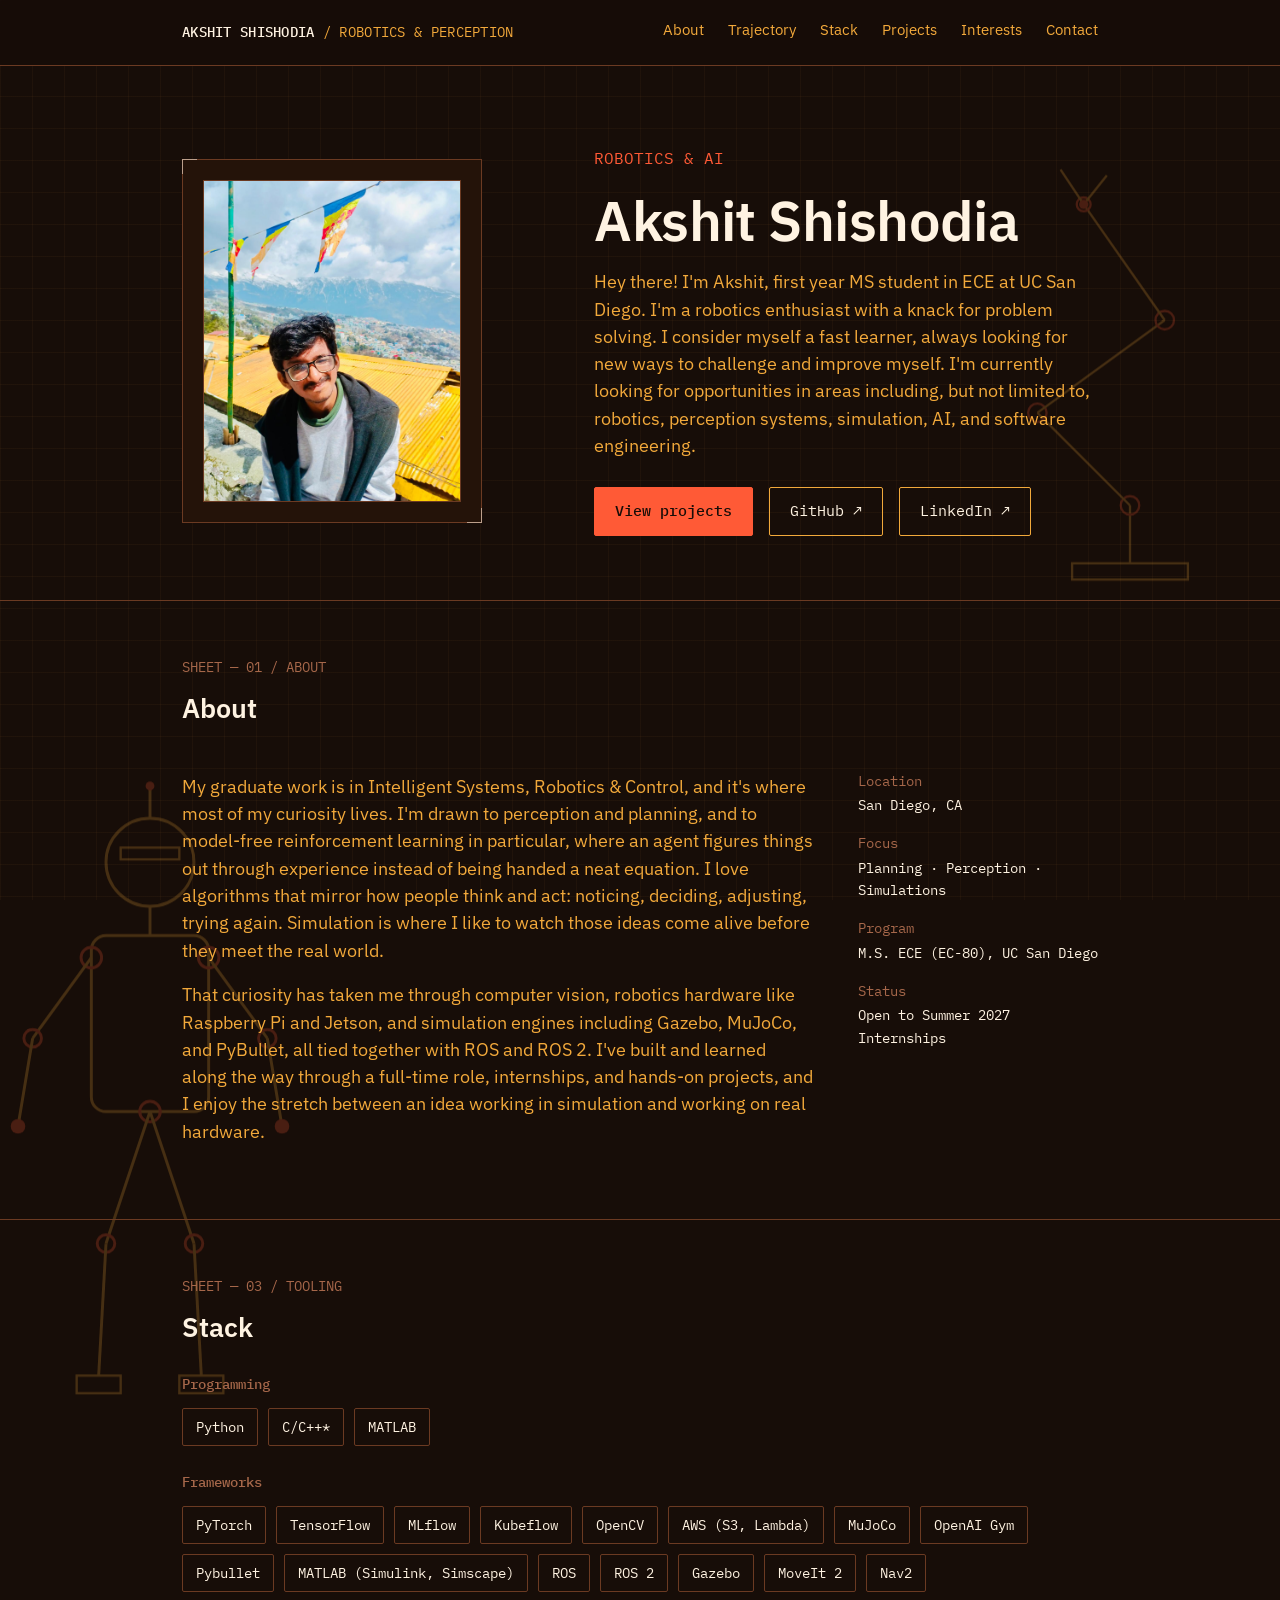
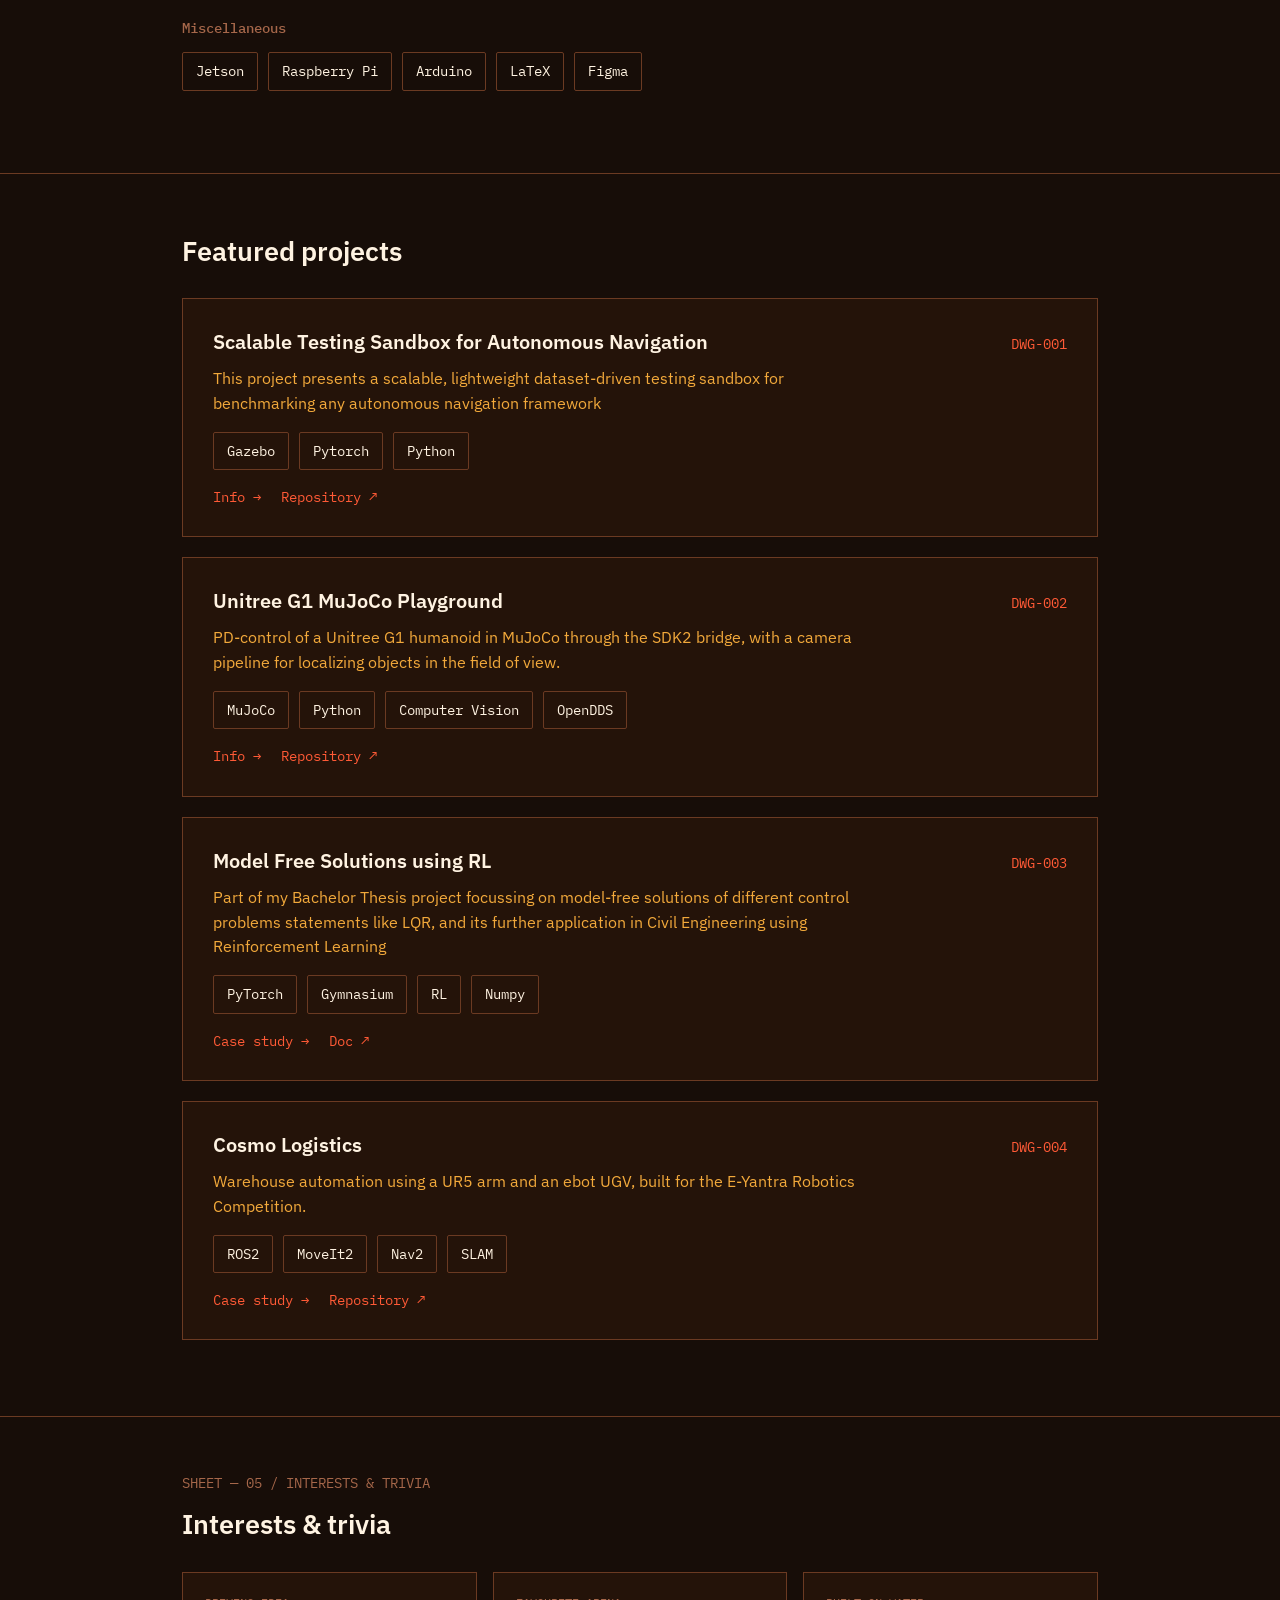
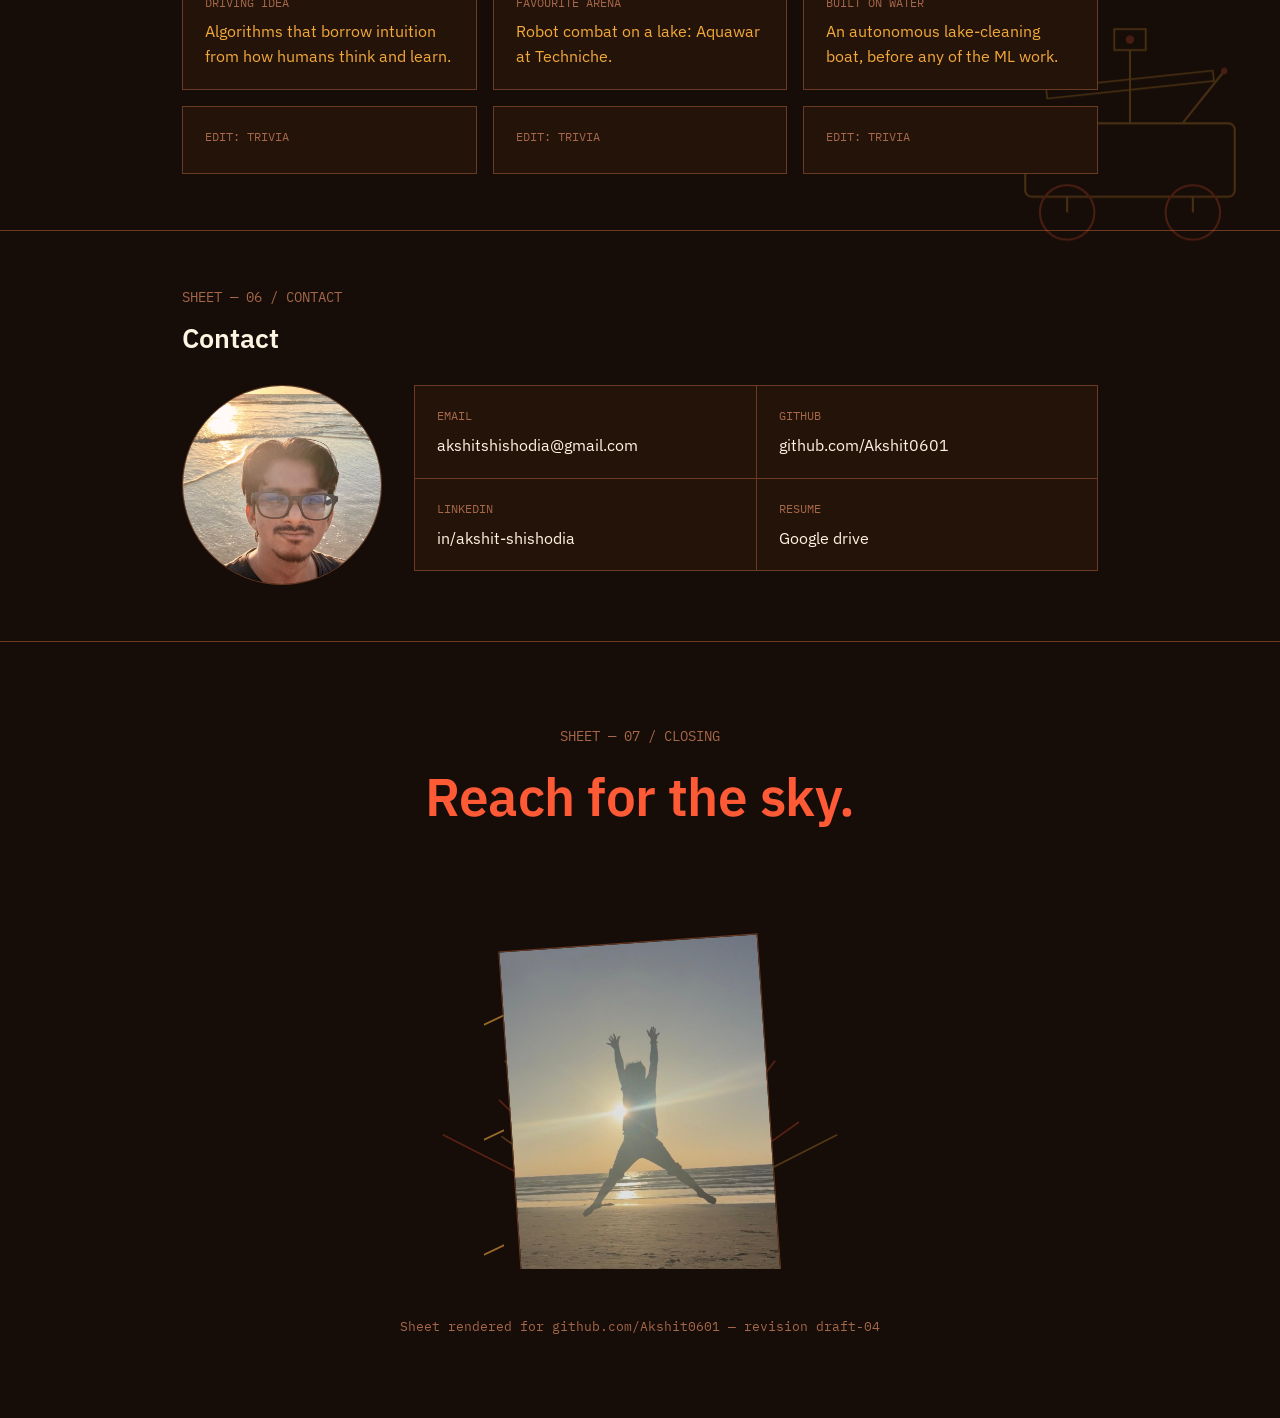
==== index.html @ d64b3097 "all proj added" ====
<!DOCTYPE html>
<html lang="en">
<head>
<meta charset="UTF-8">
<meta name="viewport" content="width=device-width, initial-scale=1">
<title>Akshit Shishodia — Robotics &amp; Perception</title>
<link rel="preconnect" href="https://fonts.googleapis.com">
<link rel="preconnect" href="https://fonts.gstatic.com" crossorigin>
<link href="https://fonts.googleapis.com/css2?family=IBM+Plex+Sans:wght@400;500;600;700&family=IBM+Plex+Mono:wght@400;500&display=swap" rel="stylesheet">
<link rel="stylesheet" href="styles.css">
<script>document.documentElement.classList.add('js');</script>
</head>
<body>

<header class="nav">
  <div class="nav-inner">
    <div class="nav-mark"><b>AKSHIT SHISHODIA</b> / ROBOTICS &amp; PERCEPTION</div>
    <nav class="nav-links">
      <a href="#about">About</a>
      <a href="#trajectory">Trajectory</a>
      <a href="#stack">Stack</a>
      <a href="#projects">Projects</a>
      <a href="#interests">Interests</a>
      <a href="#contact">Contact</a>
    </nav>
  </div>
</header>

<main>

  <!-- HERO -->
  <section class="hero" id="top" style="border-top:none;">
    <div class="bg-graphic right" aria-hidden="true">
      <svg viewBox="0 0 380 480" fill="none">
        <rect x="140" y="430" width="100" height="14" stroke="var(--ink-line)" stroke-width="2"/>
        <line x1="190" y1="430" x2="190" y2="380" stroke="var(--ink-line)" stroke-width="2"/>
        <circle cx="190" cy="380" r="8" stroke="var(--amber)" stroke-width="2"/>
        <line x1="190" y1="380" x2="110" y2="300" stroke="var(--ink-line)" stroke-width="2"/>
        <circle cx="110" cy="300" r="8" stroke="var(--amber)" stroke-width="2"/>
        <line x1="110" y1="300" x2="220" y2="220" stroke="var(--ink-line)" stroke-width="2"/>
        <circle cx="220" cy="220" r="8" stroke="var(--amber)" stroke-width="2"/>
        <line x1="220" y1="220" x2="150" y2="120" stroke="var(--ink-line)" stroke-width="2"/>
        <circle cx="150" cy="120" r="6" stroke="var(--amber)" stroke-width="2"/>
        <line x1="150" y1="120" x2="130" y2="90" stroke="var(--ink-line)" stroke-width="2"/>
        <line x1="150" y1="120" x2="170" y2="95" stroke="var(--ink-line)" stroke-width="2"/>
        <circle cx="150" cy="120" r="4" fill="var(--amber)"/>
      </svg>
    </div>
    <div class="wrap">
      <div class="hero-grid">
        <div class="hero-media crosshair">
          <div class="photo-frame" data-placeholder="ADD PHOTO&#10;assets/profile.jpg">
            <img src="assets/profile.jpg" alt="Akshit Shishodia" onerror="this.parentElement.classList.add('is-empty')">
          </div>
        </div>
        <div class="hero-text">
          <div class="role">ROBOTICS &amp; AI</div>
          <h1>Akshit Shishodia</h1>
          <p class="summary">
           Hey there! I'm Akshit, first year MS student in ECE at UC San Diego.
            I'm a robotics enthusiast with a knack for problem solving. I consider myself a fast learner, always looking for new ways to challenge and improve myself.
            I'm currently looking for opportunities in areas including, but not limited to, robotics, perception systems, simulation, AI, and software engineering.
            <!-- EDIT: extend with your own framing, e.g. humanoid locomotion, autonomous navigation, reinforcement learning. -->
          </p>
          <div class="hero-actions">
            <a class="btn primary" href="#projects">View projects</a>
            <a class="btn" href="https://github.com/Akshit0601" target="_blank" rel="noopener">GitHub ↗</a>
            <a class="btn" href="https://www.linkedin.com/in/akshit-shishodia-631aab23a/" target="_blank" rel="noopener">LinkedIn ↗</a>
          </div>
        </div>
      </div>
    </div>
  </section>

  <!-- ABOUT -->
  <section id="about">
    <div class="bg-graphic left" aria-hidden="true">
      <svg viewBox="0 0 300 460" fill="none">
        <circle cx="150" cy="60" r="30" stroke="var(--ink-line)" stroke-width="2"/>
        <rect x="130" y="50" width="40" height="8" stroke="var(--ink-line)" stroke-width="1.6"/>
        <line x1="150" y1="30" x2="150" y2="10" stroke="var(--ink-line)" stroke-width="2"/>
        <circle cx="150" cy="8" r="3" fill="var(--amber)"/>
        <line x1="150" y1="90" x2="150" y2="110" stroke="var(--ink-line)" stroke-width="2"/>
        <rect x="110" y="110" width="80" height="120" rx="10" stroke="var(--ink-line)" stroke-width="2"/>
        <circle cx="110" cy="125" r="7" stroke="var(--amber)" stroke-width="2"/>
        <circle cx="190" cy="125" r="7" stroke="var(--amber)" stroke-width="2"/>
        <line x1="110" y1="125" x2="70" y2="180" stroke="var(--ink-line)" stroke-width="2"/>
        <circle cx="70" cy="180" r="6" stroke="var(--amber)" stroke-width="2"/>
        <line x1="70" y1="180" x2="60" y2="240" stroke="var(--ink-line)" stroke-width="2"/>
        <circle cx="60" cy="240" r="5" fill="var(--amber)"/>
        <line x1="190" y1="125" x2="230" y2="180" stroke="var(--ink-line)" stroke-width="2"/>
        <circle cx="230" cy="180" r="6" stroke="var(--amber)" stroke-width="2"/>
        <line x1="230" y1="180" x2="240" y2="240" stroke="var(--ink-line)" stroke-width="2"/>
        <circle cx="240" cy="240" r="5" fill="var(--amber)"/>
        <circle cx="150" cy="230" r="7" stroke="var(--amber)" stroke-width="2"/>
        <line x1="150" y1="230" x2="120" y2="320" stroke="var(--ink-line)" stroke-width="2"/>
        <circle cx="120" cy="320" r="6" stroke="var(--amber)" stroke-width="2"/>
        <line x1="120" y1="320" x2="115" y2="410" stroke="var(--ink-line)" stroke-width="2"/>
        <rect x="100" y="410" width="30" height="12" stroke="var(--ink-line)" stroke-width="1.6"/>
        <line x1="150" y1="230" x2="180" y2="320" stroke="var(--ink-line)" stroke-width="2"/>
        <circle cx="180" cy="320" r="6" stroke="var(--amber)" stroke-width="2"/>
        <line x1="180" y1="320" x2="185" y2="410" stroke="var(--ink-line)" stroke-width="2"/>
        <rect x="170" y="410" width="30" height="12" stroke="var(--ink-line)" stroke-width="1.6"/>
      </svg>
    </div>
    <div class="wrap">
      <div class="sheet-id">SHEET — 01 / ABOUT</div>
      <h2>About</h2>
      <div class="about-grid">
        <div>
          <p>
          My graduate work is in Intelligent Systems, Robotics & Control, and it's where most of my curiosity lives. I'm drawn to perception and planning, and to model-free reinforcement learning in particular, where an agent figures things out through experience instead of being handed a neat equation. I love algorithms that mirror how people think and act: noticing, deciding, adjusting, trying again. Simulation is where I like to watch those ideas come alive before they meet the real world.
          </p>
          <p>
           That curiosity has taken me through computer vision, robotics hardware like Raspberry Pi and Jetson, and simulation engines including Gazebo, MuJoCo, and PyBullet, all tied together with ROS and ROS 2. I've built and learned along the way through a full-time role, internships, and hands-on projects, and I enjoy the stretch between an idea working in simulation and working on real hardware.
          </p>
        </div>
        <dl class="specs">
          <dt>Location</dt><dd><!-- EDIT: e.g. San Diego, CA -->San Diego, CA</dd>
          <dt>Focus</dt><dd>Planning · Perception · Simulations</dd>
          <dt>Program</dt><dd>M.S. ECE (EC-80), UC San Diego</dd>
          <dt>Status</dt><dd><!-- EDIT: e.g. Open to Summer 2027 internships -->Open to Summer 2027 Internships</dd>
        </dl>
      </div>
    </div>
  </section>

  <!-- TRAJECTORY -->
  

  <!-- STACK -->
  <section id="stack">
  <div class="wrap">
    <div class="sheet-id">SHEET — 03 / TOOLING</div>
    <h2>Stack</h2>
    <div class="stack-group"><h3>Programming</h3>
      <div class="chips"><span class="chip">Python</span><span class="chip">C/C++*</span><span class="chip">MATLAB</span></div></div>
    <div class="stack-group"><h3>Frameworks</h3>
      <div class="chips"><span class="chip">PyTorch</span><span class="chip">TensorFlow</span><span class="chip">MLflow</span><span class="chip">Kubeflow</span><span class="chip">OpenCV</span><span class="chip">AWS (S3, Lambda)</span><span class="chip">MuJoCo</span><span class="chip">OpenAI Gym</span><span class="chip">Pybullet</span><span class="chip">MATLAB (Simulink, Simscape)</span><span class="chip">ROS</span><span class="chip">ROS 2</span><span class="chip">Gazebo</span><span class="chip">MoveIt 2</span><span class="chip">Nav2</span></div></div>
    <div class="stack-group"><h3>Miscellaneous</h3>
      <div class="chips"><span class="chip">Jetson</span><span class="chip">Raspberry Pi</span><span class="chip">Arduino</span><span class="chip">LaTeX</span><span class="chip">Figma</span></div></div>
  </div>
</section>

  <!-- PROJECTS -->
  <section id="projects">
    <div class="wrap">
      <!-- <div class="sheet-id">SHEET — 04 / PROJECTS</div> -->
      <h2>Featured projects</h2>
      <article class="sheet">
        <div class="sheet-head">
          <h3><a href="projects/nav-sandbox.html">Scalable Testing Sandbox for Autonomous Navigation</a></h3>
          <span class="sheet-num">DWG-001</span>
        </div>
        <p>This project presents a scalable, lightweight dataset-driven testing sandbox for benchmarking any autonomous navigation framework</p>
        <div class="chips"><span class="chip">Gazebo</span><span class="chip">Pytorch</span><span class="chip">Python</span></div>
        <div class="sheet-links">
          <a href="projects/nav-sandbox.html">Info →</a>
          <a href="https://github.com/Akshit0601/Testing-Sandbox-For-Autonomous-Navigation" target="_blank" rel="noopener">Repository ↗</a>
        </div>
      </article>

      <article class="sheet">
        <div class="sheet-head">
          <h3><a href="projects/unitree-g1.html">Unitree G1 MuJoCo Playground</a></h3>
          <span class="sheet-num">DWG-002</span>
        </div>
        <p>PD-control of a Unitree G1 humanoid in MuJoCo through the SDK2 bridge, with a camera pipeline for localizing objects in the field of view.</p>
        <div class="chips"><span class="chip">MuJoCo</span><span class="chip">Python</span><span class="chip">Computer Vision</span><span class="chip">OpenDDS</span></div>
        <div class="sheet-links">
          <a href="projects/unitree-g1.html">Info →</a>
          <a href="https://github.com/Akshit0601/Unitree-G1-Mujoco-Playground" target="_blank" rel="noopener">Repository ↗</a>
        </div>
      </article>

      <article class="sheet">
        <div class="sheet-head">
          <h3><a href="projects/cartpole-reinforce.html">Model Free Solutions using RL</a></h3>
          <span class="sheet-num">DWG-003</span>
        </div>
        <p>Part of my Bachelor Thesis project focussing on model-free solutions of different control problems statements like LQR, and its further application in Civil Engineering using Reinforcement Learning</p>
        <div class="chips"><span class="chip">PyTorch</span><span class="chip">Gymnasium</span><span class="chip">RL</span><span class="chip">Numpy</span></div>
        <div class="sheet-links">
          <a href="projects/cartpole-reinforce.html">Case study →</a>
          <a href="https://drive.google.com/file/d/1lbZCTlZUv04JyGzDJ2TbeWOzlY-2_dzI/view" target="_blank" rel="noopener">Doc ↗</a>
        </div>
      </article>

      <article class="sheet">
        <div class="sheet-head">
          <h3><a href="projects/marjanator.html">Cosmo Logistics</a></h3>
          <span class="sheet-num">DWG-004</span>
        </div>
        <p>Warehouse automation using a UR5 arm and an ebot UGV, built for the E-Yantra Robotics Competition.
        </p>
        <div class="chips"><span class="chip">ROS2</span><span class="chip">MoveIt2</span><span class="chip">Nav2</span><span class="chip">SLAM</span></div>
        <div class="sheet-links">
          <a href="projects/marjanator.html">Case study →</a>
          <a href="https://github.com/Akshit0601/Cosmo_Logistic_Bot" target="_blank" rel="noopener">Repository ↗</a>
        </div>
      </article>
      <!-- EDIT: to add a project, duplicate an <article class="sheet"> and create a matching page in /projects/ -->
    </div>
  </section>

  <!-- INTERESTS & TRIVIA -->
  <section id="interests">
    <div class="wrap">
      <div class="sheet-id">SHEET — 05 / INTERESTS &amp; TRIVIA</div>
      <h2>Interests &amp; trivia</h2>
      <div class="trivia-grid">
        <div class="trivia-card"><div class="tb-label">DRIVING IDEA</div><p>Algorithms that borrow intuition from how humans think and learn.</p></div>
        <div class="trivia-card"><div class="tb-label">FAVOURITE ARENA</div><p>Robot combat on a lake: Aquawar at Techniche.</p></div>
        <div class="trivia-card"><div class="tb-label">BUILT ON WATER</div><p>An autonomous lake-cleaning boat, before any of the ML work.</p></div>
        <div class="trivia-card"><div class="tb-label">EDIT: TRIVIA</div><p><!-- EDIT: hobby, book, sport, unusual fact --></p></div>
        <div class="trivia-card"><div class="tb-label">EDIT: TRIVIA</div><p><!-- EDIT: something outside robotics --></p></div>
        <div class="trivia-card"><div class="tb-label">EDIT: TRIVIA</div><p><!-- EDIT: fun fact --></p></div>
      </div>
    </div>
  </section>

  <!-- CONTACT -->
  <section id="contact">
    <div class="bg-graphic right" aria-hidden="true">
      <svg viewBox="0 0 420 300" fill="none">
        <rect x="110" y="150" width="200" height="70" rx="6" stroke="var(--ink-line)" stroke-width="2"/>
        <line x1="150" y1="220" x2="150" y2="235" stroke="var(--ink-line)" stroke-width="2"/>
        <circle cx="150" cy="235" r="26" stroke="var(--amber)" stroke-width="2"/>
        <line x1="270" y1="220" x2="270" y2="235" stroke="var(--ink-line)" stroke-width="2"/>
        <circle cx="270" cy="235" r="26" stroke="var(--amber)" stroke-width="2"/>
        <rect x="130" y="108" width="160" height="10" stroke="var(--ink-line)" stroke-width="1.6" transform="rotate(-6 210 113)"/>
        <line x1="210" y1="150" x2="210" y2="80" stroke="var(--ink-line)" stroke-width="2"/>
        <rect x="195" y="60" width="30" height="20" stroke="var(--ink-line)" stroke-width="1.8"/>
        <circle cx="210" cy="70" r="4" fill="var(--amber)"/>
        <line x1="260" y1="150" x2="300" y2="100" stroke="var(--ink-line)" stroke-width="2"/>
        <circle cx="300" cy="100" r="3" fill="var(--amber)"/>
      </svg>
    </div>
    <div class="wrap">
      <div class="sheet-id">SHEET — 06 / CONTACT</div>
      <h2>Contact</h2>
      <div class="contact-grid">
        <div class="photo-frame round" data-placeholder="ADD PHOTO&#10;assets/profile-small.jpg">
          <img src="assets/profile-small.jpg" alt="Akshit Shishodia" onerror="this.parentElement.classList.add('is-empty')">
        </div>
        <div class="titleblock">
          <div class="tb-cell"><div class="tb-label">EMAIL</div>
            <div class="tb-value"><a href="mailto:akshitshishodia@gmail.com">akshitshishodia@gmail.com</a></div></div>
          <div class="tb-cell"><div class="tb-label">GITHUB</div>
            <div class="tb-value"><a href="https://github.com/Akshit0601" target="_blank" rel="noopener">github.com/Akshit0601</a></div></div>
          <div class="tb-cell"><div class="tb-label">LINKEDIN</div>
            <div class="tb-value"><a href="https://www.linkedin.com/in/akshit-shishodia-631aab23a/" target="_blank" rel="noopener">in/akshit-shishodia</a></div></div>
          <div class="tb-cell"><div class="tb-label">RESUME</div>
            <div class="tb-value"><a href="https://drive.google.com/file/d/1627M-pow64W4-c_mvP8yw6emApvAKKn0/view?usp=sharing" target="_blank" rel="noopener">Google drive</a></div></div>
        </div>
      </div>
    </div>
  </section>

  <!-- CLOSING -->
  <section id="closing" class="quote-section">
    <svg class="sunburst" viewBox="0 0 900 560" fill="none" aria-hidden="true">
      <line x1="450" y1="520" x2="218" y2="402" stroke="var(--amber)" stroke-width="2"/>
      <line x1="450" y1="520" x2="287" y2="404" stroke="var(--ink-line)" stroke-width="2"/>
      <line x1="450" y1="520" x2="284" y2="361" stroke="var(--amber)" stroke-width="2"/>
      <line x1="450" y1="520" x2="291" y2="315" stroke="var(--ink-line)" stroke-width="2"/>
      <line x1="450" y1="520" x2="352" y2="346" stroke="var(--amber)" stroke-width="2"/>
      <line x1="450" y1="520" x2="368" y2="305" stroke="var(--ink-line)" stroke-width="2"/>
      <line x1="450" y1="520" x2="393" y2="266" stroke="var(--amber)" stroke-width="2"/>
      <line x1="450" y1="520" x2="435" y2="321" stroke="var(--ink-line)" stroke-width="2"/>
      <line x1="450" y1="520" x2="467" y2="291" stroke="var(--amber)" stroke-width="2"/>
      <line x1="450" y1="520" x2="507" y2="266" stroke="var(--ink-line)" stroke-width="2"/>
      <line x1="450" y1="520" x2="522" y2="333" stroke="var(--amber)" stroke-width="2"/>
      <line x1="450" y1="520" x2="563" y2="320" stroke="var(--ink-line)" stroke-width="2"/>
      <line x1="450" y1="520" x2="609" y2="315" stroke="var(--amber)" stroke-width="2"/>
      <line x1="450" y1="520" x2="594" y2="382" stroke="var(--ink-line)" stroke-width="2"/>
      <line x1="450" y1="520" x2="637" y2="387" stroke="var(--amber)" stroke-width="2"/>
      <line x1="450" y1="520" x2="682" y2="402" stroke="var(--ink-line)" stroke-width="2"/>
    </svg>
    <div class="wrap quote-inner">
      <div class="sheet-id">SHEET — 07 / CLOSING</div>
      <p class="quote-text">Reach for the sky.</p>
      <p class="quote-sub"><!-- EDIT: optional one-line note, or delete --></p>
      <div class="leap-wrap">
        <div class="leap-marks" aria-hidden="true"><span></span><span></span><span></span></div>
        <div class="photo-frame leap" data-placeholder="ADD PHOTO&#10;assets/jump-photo.png&#10;(action / mid-air shot)">
          <img src="assets/jump-photo.png" alt="Akshit Shishodia jumping" onerror="this.parentElement.classList.add('is-empty')">
        </div>
        <div class="leap-shadow" aria-hidden="true"></div>
      </div>
    </div>
  </section>

</main>

<footer>
  <p>Sheet rendered for github.com/Akshit0601 — revision draft-04</p>
</footer>

<script src="script.js"></script>
</body>
</html>
---- styles.css ----
/* ============================================================
   TOKENS — foundry / hot-metal palette
   ============================================================ */
:root{
  --navy-deep:#170D08; --navy-line:#6B3A22; --navy-panel:#241309;
  --ink-line:#F2A93B; --ink-bright:#FFF3E2; --ink-muted:#A6674A; --amber:#FF5A36;
  --sans:'IBM Plex Sans',-apple-system,sans-serif;
  --mono:'IBM Plex Mono','SFMono-Regular',monospace;
}
*{ box-sizing:border-box; }
html{ scroll-behavior:smooth; scroll-padding-top:70px; }
body{ margin:0; background:var(--navy-deep); color:var(--ink-bright); font-family:var(--sans); line-height:1.55; position:relative; overflow-x:hidden; }
body::before{
  content:""; position:fixed; inset:0; z-index:-1; background-color:var(--navy-deep);
  background:
    linear-gradient(rgba(242,169,59,.045) 1px,transparent 1px) 0 0/100% 32px,
    linear-gradient(90deg,rgba(242,169,59,.045) 1px,transparent 1px) 0 0/32px 100%;
  background-color:var(--navy-deep);
}
a{ color:var(--amber); text-decoration:none; }
a:hover{ text-decoration:underline; text-underline-offset:3px; }
a:focus-visible, button:focus-visible{ outline:2px solid var(--amber); outline-offset:3px; }
.wrap{ max-width:980px; margin:0 auto; padding:0 32px; position:relative; z-index:1; }

.crosshair{ position:relative; }
.crosshair::before,.crosshair::after{ content:""; position:absolute; width:14px; height:14px; border-color:var(--ink-line); opacity:.55; }
.crosshair::before{ top:-1px; left:-1px; border-top:1px solid; border-left:1px solid; }
.crosshair::after{ bottom:-1px; right:-1px; border-bottom:1px solid; border-right:1px solid; }

/* ============================================================
   BACKGROUND SCHEMATICS (parallax offset set by script.js via --py)
   ============================================================ */
section{ position:relative; padding:56px 0; border-top:1px solid var(--navy-line); }
.bg-graphic{ position:absolute; top:-10px; width:440px; max-width:46vw; opacity:.22; pointer-events:none; z-index:0; transform:translateY(var(--py,0px)); will-change:transform; }
.bg-graphic.right{ right:-70px; }
.bg-graphic.left{ left:-70px; }
.bg-graphic svg{ width:100%; height:auto; display:block; }
#about .bg-graphic{ top:210px; }
@media (max-width:900px){ .bg-graphic{ opacity:.10; width:300px; } }
@media (max-width:640px){ .bg-graphic{ display:none; } }

/* ============================================================
   NAV — with scroll progress bar and active-section link
   ============================================================ */
header.nav{ position:sticky; top:0; z-index:20; background:rgba(23,13,8,.9); backdrop-filter:blur(6px); border-bottom:1px solid var(--navy-line); }
.nav-inner{ max-width:980px; margin:0 auto; padding:18px 32px; display:flex; align-items:center; justify-content:space-between; flex-wrap:wrap; gap:10px; }
.nav-mark{ font-family:var(--mono); font-size:.9rem; color:var(--ink-line); letter-spacing:.02em; }
.nav-mark b{ color:var(--ink-bright); font-weight:500; }
.nav-links{ display:flex; gap:24px; flex-wrap:wrap; }
.nav-links a{ font-size:.95rem; color:var(--ink-line); padding-bottom:3px; border-bottom:2px solid transparent; transition:color .2s, border-color .2s; }
.nav-links a:hover{ color:var(--amber); text-decoration:none; }
.nav-links a.active{ color:var(--amber); border-bottom-color:var(--amber); }
.nav-progress{ position:absolute; left:0; bottom:-1px; height:2px; width:100%; background:var(--amber); box-shadow:0 0 8px var(--amber); transform-origin:left; transform:scaleX(var(--sp,0)); }

/* ============================================================
   HERO
   ============================================================ */
.hero{ padding:80px 0 64px; overflow:visible; }
.hero-grid{ position:relative; z-index:1; }
@media (min-width:761px){
  .hero-grid{ display:grid; grid-template-columns:.85fr 1.15fr; gap:40px; align-items:center; }
  .hero-media{ width:100%; max-width:300px; }
}
@media (max-width:760px){
  .hero-grid{ display:flex; flex-direction:column; gap:28px; }
  .hero-media{ width:100%; max-width:320px; margin:0 0 4px; }
}
.hero h1{ font-size:clamp(2.4rem,4.8vw,3.5rem); line-height:1.08; margin:0 0 16px; font-weight:600; letter-spacing:-.01em; }
.hero .role{ font-family:var(--mono); color:var(--amber); font-size:1rem; margin-bottom:20px; }
.hero p.summary{ color:var(--ink-line); max-width:48ch; font-size:1.1rem; }
.hero-actions{ display:flex; gap:16px; margin-top:28px; flex-wrap:wrap; }
.btn{ font-family:var(--mono); font-size:.92rem; padding:12px 20px; border:1px solid var(--ink-line); color:var(--ink-bright); border-radius:2px; transition:border-color .15s,color .15s,background .15s; display:inline-block; }
.btn:hover{ border-color:var(--amber); color:var(--amber); text-decoration:none; }
.btn.primary{ background:var(--amber); color:var(--navy-deep); border-color:var(--amber); font-weight:500; }
.btn.primary:hover{ background:transparent; color:var(--amber); }
.hero-media{ border:1px solid var(--navy-line); background:var(--navy-panel); padding:20px; display:flex; flex-direction:column; gap:18px; }

/* ============================================================
   PHOTO / MEDIA FRAMES
   ============================================================ */
.photo-frame,.media-frame{ position:relative; border:1px solid var(--navy-line); background:var(--navy-panel); overflow:hidden; }
.photo-frame{ aspect-ratio:4/5; }
.media-frame{ aspect-ratio:16/9; margin:24px 0; }
.photo-frame img,.media-frame img{ width:100%; height:100%; object-fit:cover; display:block; }
.photo-frame.is-empty img,.media-frame.is-empty img{ display:none; }
.photo-frame.is-empty,.media-frame.is-empty{ display:flex; align-items:center; justify-content:center; text-align:center; background-image:repeating-linear-gradient(45deg,rgba(242,169,59,.08) 0 1px,transparent 1px 10px); }
.photo-frame.is-empty::after,.media-frame.is-empty::after{ content:attr(data-placeholder); font-family:var(--mono); font-size:.78rem; color:var(--ink-muted); white-space:pre-line; padding:14px; line-height:1.6; }
.photo-frame.round{ border-radius:50%; aspect-ratio:1/1; }
.frame-caption{ font-family:var(--mono); font-size:.76rem; color:var(--ink-muted); margin-top:8px; }

/* ============================================================
   SECTION SCAFFOLDING
   ============================================================ */
.sheet-id{ font-family:var(--mono); font-size:.85rem; color:var(--ink-muted); margin-bottom:9px; position:relative; z-index:1; }
h2{ font-size:1.7rem; font-weight:600; margin:0 0 26px; position:relative; z-index:1; }

/* about */
.about-grid{ display:grid; grid-template-columns:1fr 240px; gap:44px; position:relative; z-index:1; }
@media (max-width:700px){ .about-grid{ grid-template-columns:1fr; } }
.about-grid p{ color:var(--ink-line); font-size:1.1rem; max-width:62ch; }
.about-grid p+p{ margin-top:16px; }
.specs{ font-family:var(--mono); font-size:.9rem; }
.specs dt{ color:var(--ink-muted); margin-top:16px; }
.specs dt:first-child{ margin-top:0; }
.specs dd{ margin:2px 0 0; color:var(--ink-bright); }

/* stack */
.stack-group{ margin-bottom:26px; }
.stack-group h3{ font-family:var(--mono); font-weight:500; font-size:.88rem; color:var(--ink-muted); margin:0 0 12px; }
.chips{ display:flex; flex-wrap:wrap; gap:10px; }
.chip{ font-family:var(--mono); font-size:.9rem; padding:7px 13px; border:1px solid var(--navy-line); border-radius:2px; color:var(--ink-bright); }
#stack .chip:hover,.tj-more .chip:hover{ border-color:var(--amber); color:var(--amber); }

/* projects */
.sheet{ border:1px solid var(--navy-line); background:var(--navy-panel); padding:28px 30px; margin-bottom:20px; position:relative; z-index:1; overflow:hidden; }
.sheet::before{ content:""; position:absolute; left:0; top:0; bottom:0; width:3px; background:var(--amber); transform:scaleY(0); transform-origin:top; transition:transform .35s ease; }
.sheet:hover{ border-color:var(--amber); }
.sheet:hover::before{ transform:scaleY(1); }
.sheet-head{ display:flex; justify-content:space-between; align-items:baseline; gap:18px; margin-bottom:9px; flex-wrap:wrap; }
.sheet-head h3{ font-size:1.22rem; margin:0; font-weight:600; }
.sheet-head h3 a{ color:var(--ink-bright); }
.sheet-head h3 a:hover{ color:var(--amber); }
.sheet-num{ font-family:var(--mono); font-size:.85rem; color:var(--amber); white-space:nowrap; }
.sheet p{ color:var(--ink-line); margin:9px 0 16px; max-width:66ch; }
.sheet .chips{ margin-bottom:16px; }
.sheet-links{ display:flex; gap:20px; font-family:var(--mono); font-size:.9rem; }

/* project detail subpages */
.back-link{ font-family:var(--mono); font-size:.9rem; color:var(--ink-line); display:inline-block; margin-bottom:25px; }
.back-link:hover{ color:var(--amber); }
.case-head{ display:flex; justify-content:space-between; align-items:baseline; gap:18px; flex-wrap:wrap; margin-bottom:7px; }
.case-head h1{ font-size:2.1rem; margin:0; font-weight:600; }
.case-summary{ color:var(--ink-line); max-width:68ch; font-size:1.1rem; margin-top:11px; }
.case-links{ display:flex; gap:20px; font-family:var(--mono); font-size:.92rem; margin-top:20px; }
.case-body p{ color:var(--ink-line); max-width:70ch; }
.case-body h3{ font-size:1.08rem; margin:34px 0 11px; }
.case-nav{ display:flex; justify-content:space-between; padding:32px 0 62px; font-family:var(--mono); font-size:.92rem; }

/* ============================================================
   TRAJECTORY — scroll-driven rail
   ============================================================ */
.tj-hint{ font-family:var(--mono); font-size:.85rem; color:var(--ink-muted); margin:-12px 0 28px; position:relative; z-index:1; }
.traj{ --p:0; position:relative; padding-left:44px; z-index:1; }
.tj-rail{ position:absolute; left:8px; top:0; bottom:0; width:2px; background:var(--navy-line); }
.tj-fill{ position:absolute; left:0; top:0; width:100%; height:calc(var(--p)*100%); background:var(--amber); box-shadow:0 0 10px var(--amber); }
.tj-marker{ position:absolute; left:50%; top:calc(var(--p)*100%); width:16px; height:16px; margin:-8px 0 0 -8px; border-radius:50%; background:var(--amber); box-shadow:0 0 0 5px rgba(255,90,54,.22),0 0 18px var(--amber); }
.tj-item{ position:relative; margin-bottom:22px; }
.js .tj-item{ opacity:.45; transform:translateX(10px); transition:opacity .4s,transform .4s; }
.js .tj-item.reached{ opacity:1; transform:none; }
.tj-item:last-child{ margin-bottom:0; }
.tj-item::before{ content:""; position:absolute; left:-44px; top:26px; width:14px; height:14px; background:var(--navy-deep); border:2px solid var(--navy-line); border-radius:50%; transition:background .3s,border-color .3s; }
.tj-item.reached::before{ border-color:var(--ink-line); }
.tj-item.active::before{ background:var(--amber); border-color:var(--amber); }
.tj-head{ all:unset; box-sizing:border-box; cursor:pointer; width:100%; display:grid; grid-template-columns:1fr auto; gap:4px 16px; padding:20px 24px; border:1px solid var(--navy-line); background:var(--navy-panel); transition:border-color .25s; }
.tj-head:hover,.tj-item.active .tj-head{ border-color:var(--amber); }
.tj-head:focus-visible{ outline:2px solid var(--amber); outline-offset:3px; }
.tj-date{ grid-column:1; font-family:var(--mono); font-size:.82rem; color:var(--amber); }
.tj-title{ grid-column:1; font-size:1.15rem; font-weight:600; color:var(--ink-bright); }
.tj-org{ grid-column:1; font-family:var(--mono); font-size:.85rem; color:var(--ink-muted); }
.tj-toggle{ grid-column:2; grid-row:1/span 3; align-self:center; font-family:var(--mono); font-size:1.4rem; color:var(--ink-line); transition:transform .25s; }
.tj-item.open .tj-toggle{ transform:rotate(45deg); }
.tj-more{ display:grid; grid-template-rows:0fr; transition:grid-template-rows .3s ease; }
.tj-item.open .tj-more{ grid-template-rows:1fr; }
.tj-more>div{ overflow:hidden; border:1px solid var(--navy-line); border-top:none; background:var(--navy-panel); padding:0 24px; }
.tj-item:not(.open) .tj-more>div{ border-color:transparent; }
.tj-item.open .tj-more>div{ padding:4px 24px 22px; }
.tj-more p{ margin:12px 0 14px; color:var(--ink-line); max-width:62ch; }

/* ============================================================
   INTERESTS & TRIVIA
   ============================================================ */
.trivia-grid{ display:grid; grid-template-columns:repeat(3,1fr); gap:16px; position:relative; z-index:1; }
.trivia-card{ border:1px solid var(--navy-line); background:var(--navy-panel); padding:20px 22px; transition:border-color .25s; }
.trivia-card:hover{ border-color:var(--amber); }
.trivia-card p{ margin:0; color:var(--ink-line); }
@media (max-width:800px){ .trivia-grid{ grid-template-columns:repeat(2,1fr); } }
@media (max-width:520px){ .trivia-grid{ grid-template-columns:1fr; } }

/* ============================================================
   CONTACT
   ============================================================ */
.contact-grid{ display:grid; grid-template-columns:200px 1fr; gap:32px; align-items:start; position:relative; z-index:1; }
@media (max-width:600px){ .contact-grid{ grid-template-columns:1fr; } }
.titleblock{ border:1px solid var(--navy-line); background:var(--navy-panel); display:grid; grid-template-columns:repeat(2,1fr); }
.tb-cell{ padding:20px 22px; border-left:1px solid var(--navy-line); border-top:1px solid var(--navy-line); }
.tb-cell:nth-child(-n+2){ border-top:none; }
.tb-cell:nth-child(odd){ border-left:none; }
.tb-label{ font-family:var(--mono); font-size:.78rem; color:var(--ink-muted); margin-bottom:7px; }
.tb-value{ font-size:1.02rem; }
.tb-value a{ color:var(--ink-bright); }
.tb-value a:hover{ color:var(--amber); }

/* ============================================================
   CLOSING — sunburst scales and photo rises with scroll
   ============================================================ */
.quote-section{ overflow:hidden; padding:84px 0 0; }
.sunburst{ position:absolute; left:50%; bottom:0; transform:translateX(-50%) scale(var(--sb,1)); transform-origin:50% 100%; width:900px; max-width:160vw; opacity:.28; z-index:0; pointer-events:none; }
.quote-inner{ position:relative; z-index:1; text-align:center; }
.quote-text{ font-size:clamp(2.1rem,5.4vw,3.3rem); font-weight:600; letter-spacing:-.01em; color:var(--amber); margin:0 0 9px; }
.quote-sub{ font-family:var(--mono); font-size:.9rem; color:var(--ink-muted); }
.leap-wrap{ position:relative; width:260px; margin:44px auto 0; transform:translateY(var(--lift,0px)); will-change:transform; }
.leap-wrap .photo-frame{ transform:rotate(-4deg); aspect-ratio:3/4; }
.leap-shadow{ width:170px; height:24px; margin:16px auto 0; background:radial-gradient(ellipse at center,rgba(0,0,0,.55) 0%,transparent 72%); transform:scaleX(var(--shadow,1)); opacity:var(--shadow,1); }
.leap-marks{ position:absolute; top:20%; left:-26px; width:20px; height:60%; display:flex; flex-direction:column; justify-content:space-between; opacity:.6; }
.leap-marks span{ display:block; width:100%; height:2px; background:var(--ink-line); transform:skewY(-25deg); }

footer{ padding:34px 0 68px; text-align:center; }
footer p{ font-family:var(--mono); font-size:.83rem; color:var(--ink-muted); }
::selection{ background:var(--amber); color:var(--navy-deep); }

/* ============================================================
   SCROLL REVEAL — only hidden when JS is running (html.js)
   ============================================================ */
.js .rv{ opacity:0; transform:translateY(22px); transition:opacity .6s ease var(--d,0ms),transform .6s ease var(--d,0ms); }
.js .rv.in{ opacity:1; transform:none; }
.js .rv.pop{ transform:translateY(10px) scale(.94); }
.js .rv.pop.in{ transform:none; }

@media (prefers-reduced-motion:reduce){
  html{ scroll-behavior:auto; }
  .js .rv,.js .tj-item{ opacity:1; transform:none; transition:none; }
  .tj-more,.tj-toggle,.sheet::before{ transition:none; }
}
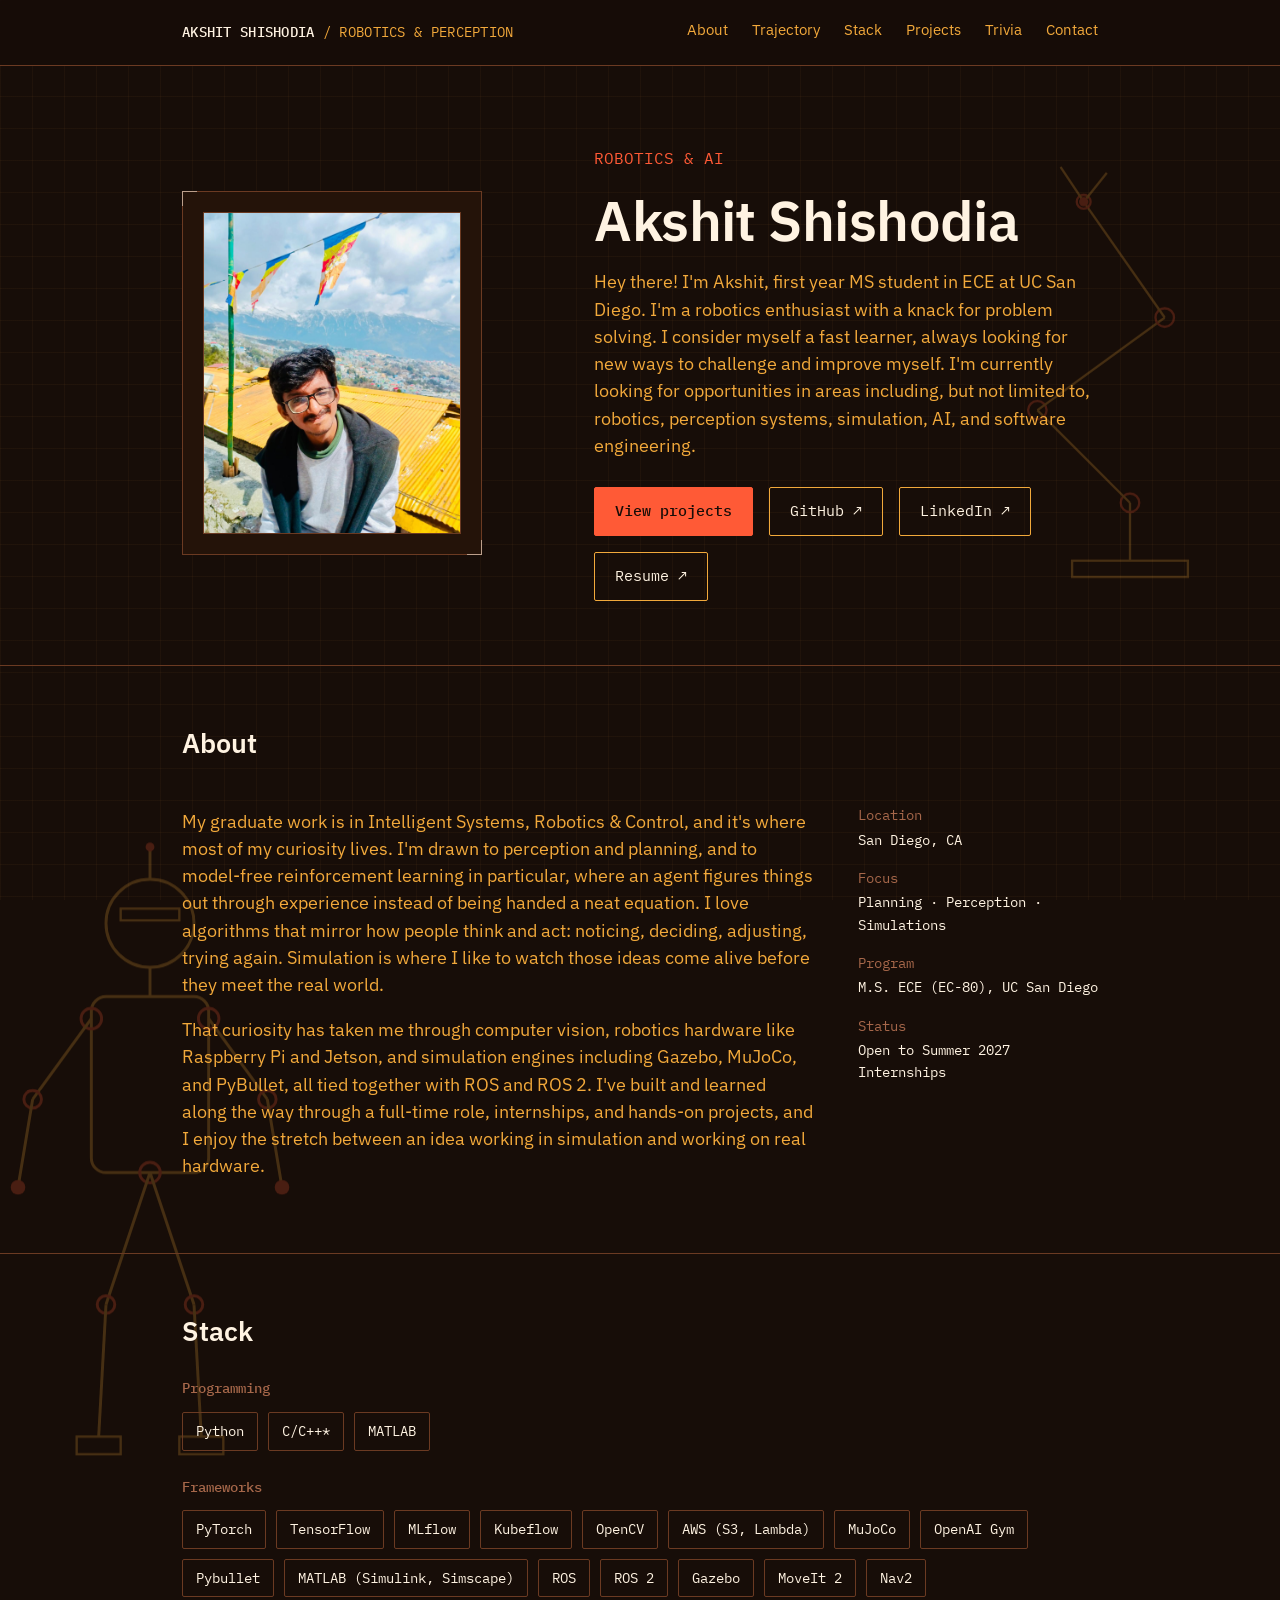
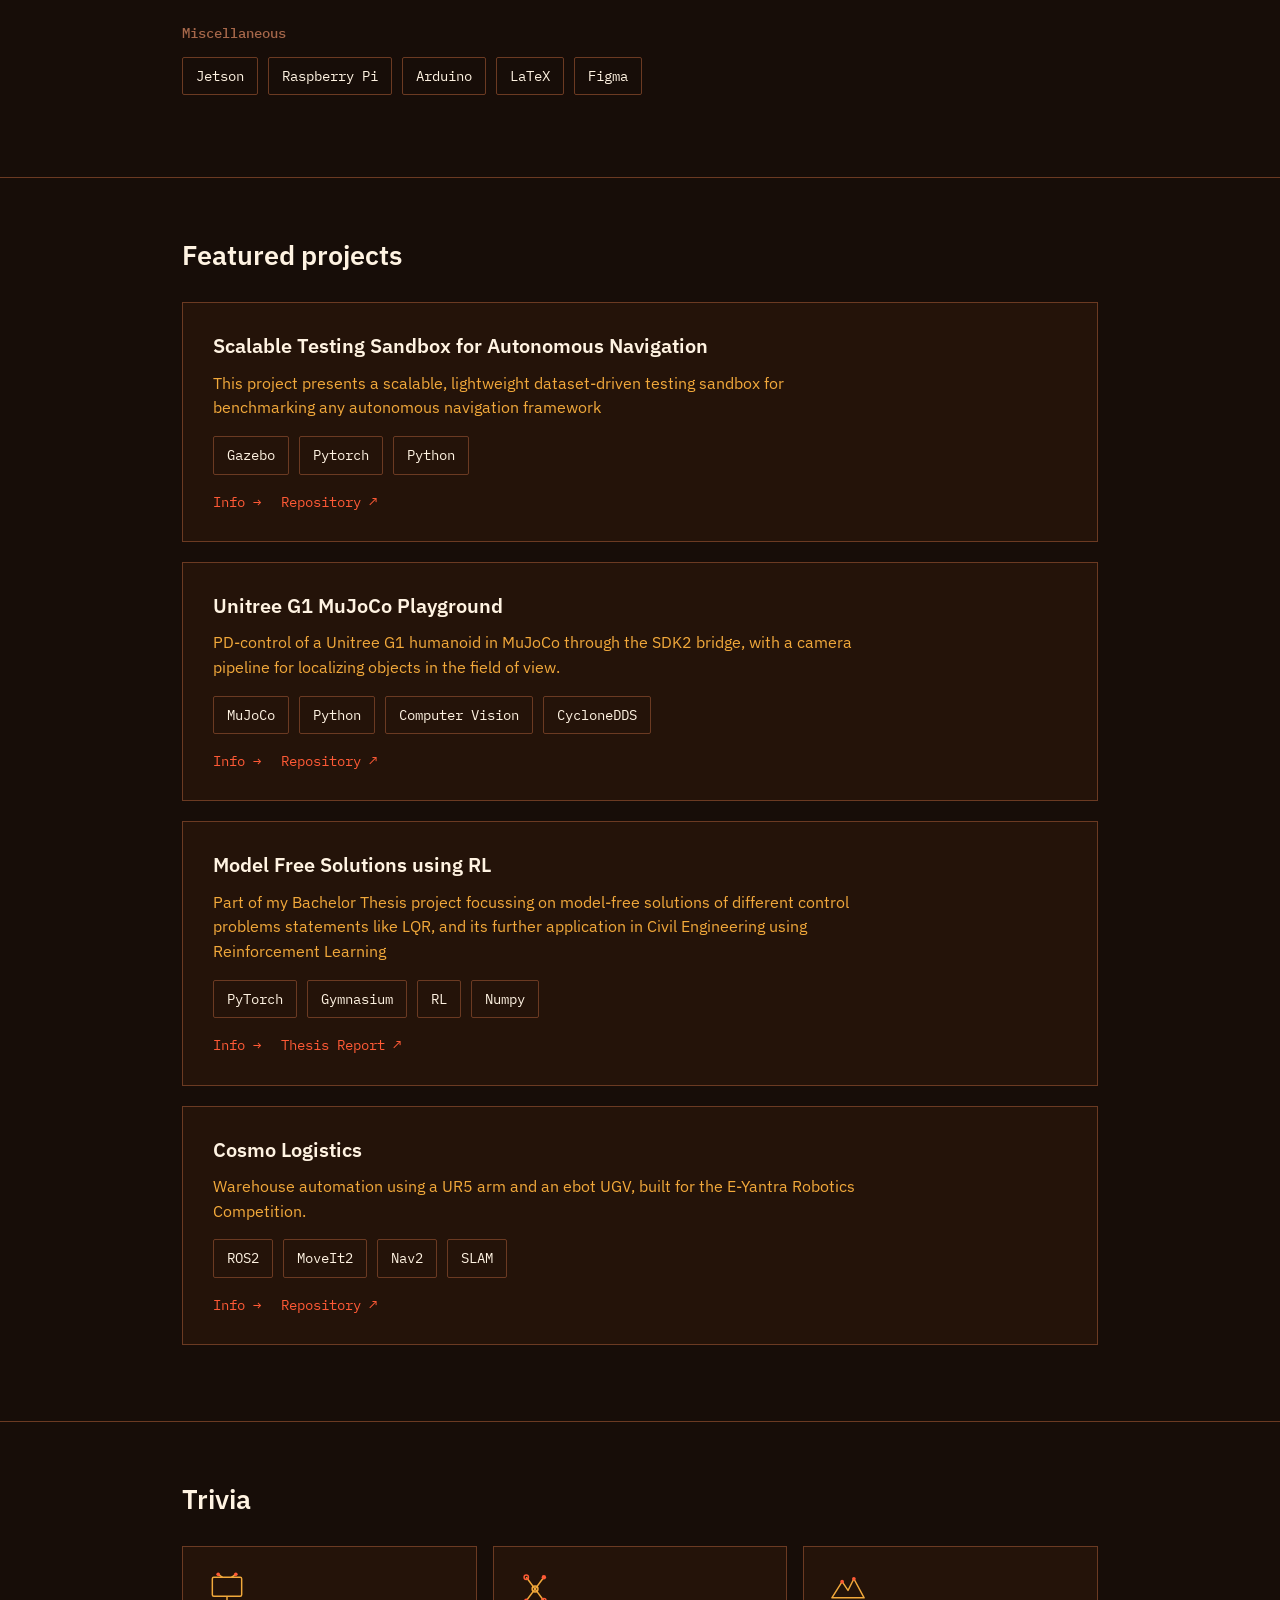
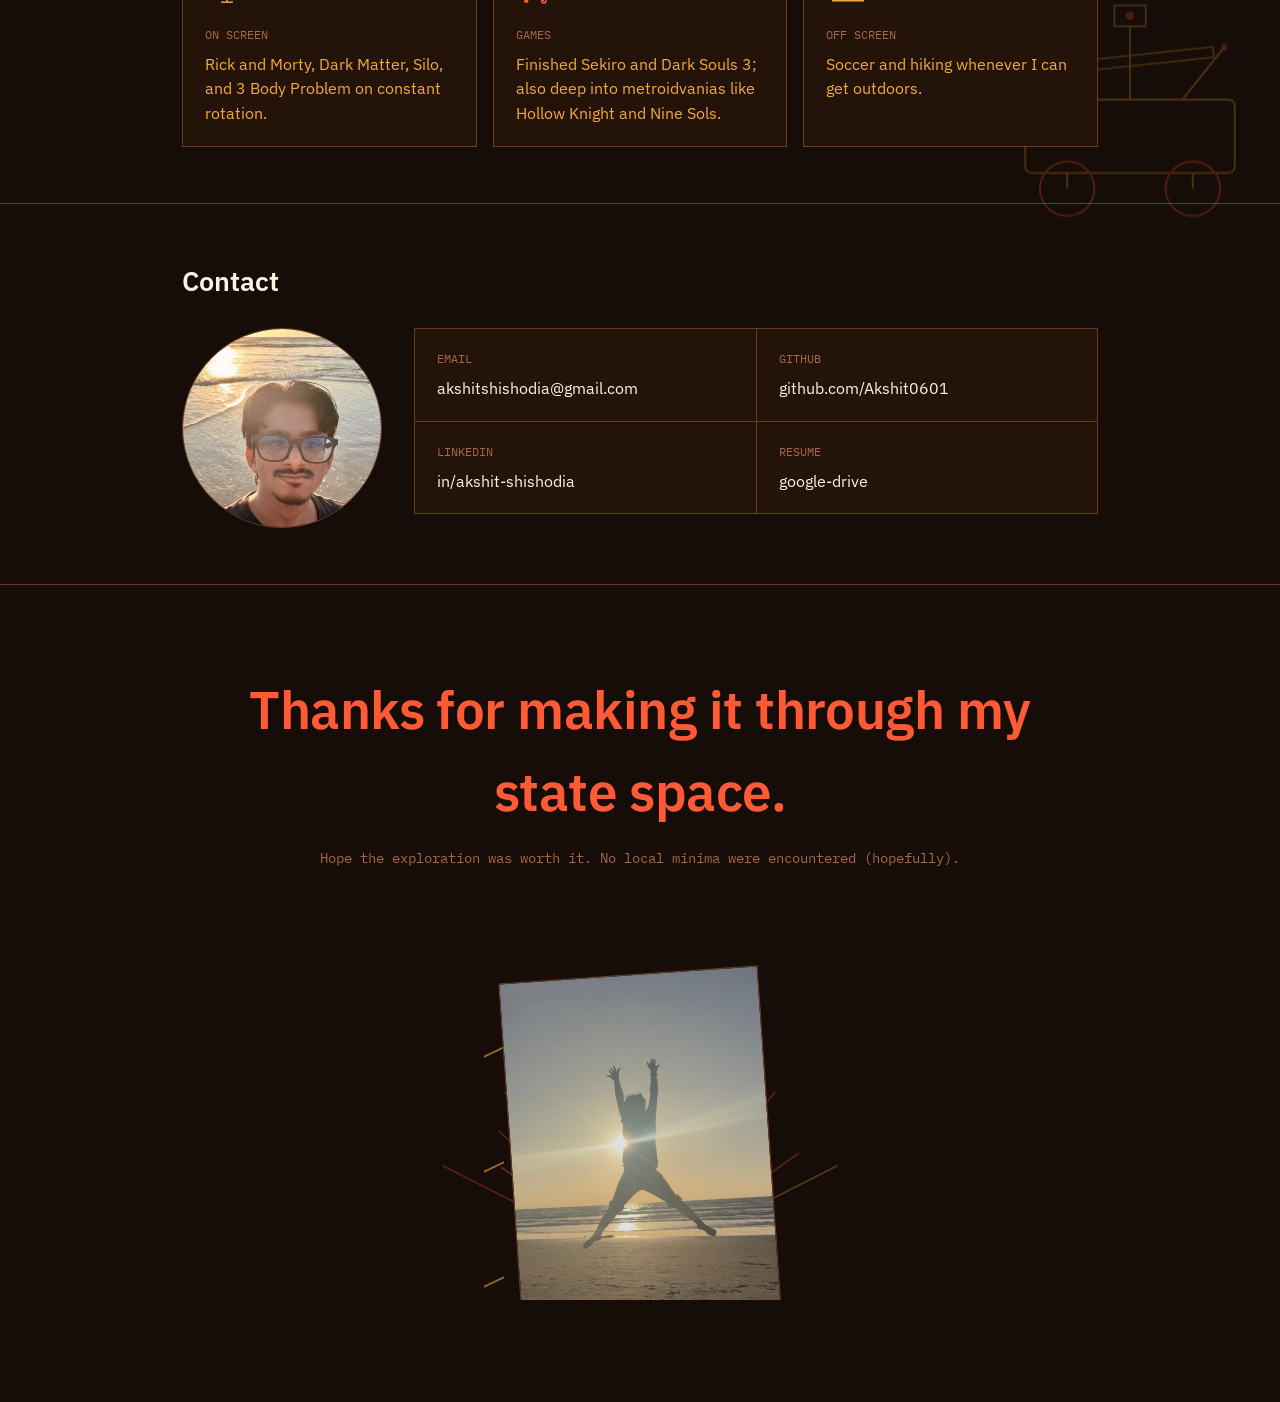
==== commit b80dfa3e: "version 1" ====
--- a/index.html
+++ b/index.html
@@ -20,7 +20,7 @@
       <a href="#trajectory">Trajectory</a>
       <a href="#stack">Stack</a>
       <a href="#projects">Projects</a>
-      <a href="#interests">Interests</a>
+      <a href="#interests">Trivia</a>
       <a href="#contact">Contact</a>
     </nav>
   </div>
@@ -66,6 +66,7 @@
             <a class="btn primary" href="#projects">View projects</a>
             <a class="btn" href="https://github.com/Akshit0601" target="_blank" rel="noopener">GitHub ↗</a>
             <a class="btn" href="https://www.linkedin.com/in/akshit-shishodia-631aab23a/" target="_blank" rel="noopener">LinkedIn ↗</a>
+            <a class="btn" href="https://drive.google.com/file/d/1627M-pow64W4-c_mvP8yw6emApvAKKn0/view" target="_blank" rel="noopener">Resume ↗</a>
           </div>
         </div>
       </div>
@@ -104,7 +105,7 @@
       </svg>
     </div>
     <div class="wrap">
-      <div class="sheet-id">SHEET — 01 / ABOUT</div>
+      <!-- <div class="sheet-id">SHEET — 01 / ABOUT</div> -->
       <h2>About</h2>
       <div class="about-grid">
         <div>
@@ -131,7 +132,7 @@
   <!-- STACK -->
   <section id="stack">
   <div class="wrap">
-    <div class="sheet-id">SHEET — 03 / TOOLING</div>
+    <!-- <div class="sheet-id">SHEET — 03 / TOOLING</div> -->
     <h2>Stack</h2>
     <div class="stack-group"><h3>Programming</h3>
       <div class="chips"><span class="chip">Python</span><span class="chip">C/C++*</span><span class="chip">MATLAB</span></div></div>
@@ -150,7 +151,7 @@
       <article class="sheet">
         <div class="sheet-head">
           <h3><a href="projects/nav-sandbox.html">Scalable Testing Sandbox for Autonomous Navigation</a></h3>
-          <span class="sheet-num">DWG-001</span>
+          <!-- <span class="sheet-num">DWG-001</span> -->
         </div>
         <p>This project presents a scalable, lightweight dataset-driven testing sandbox for benchmarking any autonomous navigation framework</p>
         <div class="chips"><span class="chip">Gazebo</span><span class="chip">Pytorch</span><span class="chip">Python</span></div>
@@ -163,10 +164,10 @@
       <article class="sheet">
         <div class="sheet-head">
           <h3><a href="projects/unitree-g1.html">Unitree G1 MuJoCo Playground</a></h3>
-          <span class="sheet-num">DWG-002</span>
+          <!-- <span class="sheet-num">DWG-002</span> -->
         </div>
         <p>PD-control of a Unitree G1 humanoid in MuJoCo through the SDK2 bridge, with a camera pipeline for localizing objects in the field of view.</p>
-        <div class="chips"><span class="chip">MuJoCo</span><span class="chip">Python</span><span class="chip">Computer Vision</span><span class="chip">OpenDDS</span></div>
+        <div class="chips"><span class="chip">MuJoCo</span><span class="chip">Python</span><span class="chip">Computer Vision</span><span class="chip">CycloneDDS</span></div>
         <div class="sheet-links">
           <a href="projects/unitree-g1.html">Info →</a>
           <a href="https://github.com/Akshit0601/Unitree-G1-Mujoco-Playground" target="_blank" rel="noopener">Repository ↗</a>
@@ -176,26 +177,26 @@
       <article class="sheet">
         <div class="sheet-head">
           <h3><a href="projects/cartpole-reinforce.html">Model Free Solutions using RL</a></h3>
-          <span class="sheet-num">DWG-003</span>
+          <!-- <span class="sheet-num">DWG-003</span> -->
         </div>
         <p>Part of my Bachelor Thesis project focussing on model-free solutions of different control problems statements like LQR, and its further application in Civil Engineering using Reinforcement Learning</p>
         <div class="chips"><span class="chip">PyTorch</span><span class="chip">Gymnasium</span><span class="chip">RL</span><span class="chip">Numpy</span></div>
         <div class="sheet-links">
-          <a href="projects/cartpole-reinforce.html">Case study →</a>
-          <a href="https://drive.google.com/file/d/1lbZCTlZUv04JyGzDJ2TbeWOzlY-2_dzI/view" target="_blank" rel="noopener">Doc ↗</a>
+          <a href="projects/cartpole-reinforce.html">Info →</a>
+          <a href="https://drive.google.com/file/d/1lbZCTlZUv04JyGzDJ2TbeWOzlY-2_dzI/view" target="_blank" rel="noopener">Thesis Report ↗</a>
         </div>
       </article>
 
       <article class="sheet">
         <div class="sheet-head">
           <h3><a href="projects/marjanator.html">Cosmo Logistics</a></h3>
-          <span class="sheet-num">DWG-004</span>
+          <!-- <span class="sheet-num">DWG-004</span> -->
         </div>
         <p>Warehouse automation using a UR5 arm and an ebot UGV, built for the E-Yantra Robotics Competition.
         </p>
         <div class="chips"><span class="chip">ROS2</span><span class="chip">MoveIt2</span><span class="chip">Nav2</span><span class="chip">SLAM</span></div>
         <div class="sheet-links">
-          <a href="projects/marjanator.html">Case study →</a>
+          <a href="projects/marjanator.html">Info →</a>
           <a href="https://github.com/Akshit0601/Cosmo_Logistic_Bot" target="_blank" rel="noopener">Repository ↗</a>
         </div>
       </article>
@@ -204,20 +205,59 @@
   </section>
 
   <!-- INTERESTS & TRIVIA -->
-  <section id="interests">
-    <div class="wrap">
-      <div class="sheet-id">SHEET — 05 / INTERESTS &amp; TRIVIA</div>
-      <h2>Interests &amp; trivia</h2>
-      <div class="trivia-grid">
-        <div class="trivia-card"><div class="tb-label">DRIVING IDEA</div><p>Algorithms that borrow intuition from how humans think and learn.</p></div>
-        <div class="trivia-card"><div class="tb-label">FAVOURITE ARENA</div><p>Robot combat on a lake: Aquawar at Techniche.</p></div>
-        <div class="trivia-card"><div class="tb-label">BUILT ON WATER</div><p>An autonomous lake-cleaning boat, before any of the ML work.</p></div>
-        <div class="trivia-card"><div class="tb-label">EDIT: TRIVIA</div><p><!-- EDIT: hobby, book, sport, unusual fact --></p></div>
-        <div class="trivia-card"><div class="tb-label">EDIT: TRIVIA</div><p><!-- EDIT: something outside robotics --></p></div>
-        <div class="trivia-card"><div class="tb-label">EDIT: TRIVIA</div><p><!-- EDIT: fun fact --></p></div>
-      </div>
-    </div>
-  </section>
+<section id="interests">
+  <div class="wrap">
+    <!-- <div class="sheet-id">SHEET — 05 / TRIVIA</div> -->
+    <h2>Trivia</h2>
+    <div class="trivia-grid">
+
+      <div class="trivia-card">
+        <svg class="trivia-icon" viewBox="0 0 60 60" fill="none" aria-hidden="true">
+          <rect x="10" y="14" width="40" height="26" rx="2" stroke="var(--ink-line)" stroke-width="2"/>
+          <line x1="22" y1="48" x2="38" y2="48" stroke="var(--ink-line)" stroke-width="2"/>
+          <line x1="30" y1="40" x2="30" y2="48" stroke="var(--ink-line)" stroke-width="2"/>
+          <line x1="18" y1="10" x2="24" y2="14" stroke="var(--ink-line)" stroke-width="2"/>
+          <line x1="42" y1="10" x2="36" y2="14" stroke="var(--ink-line)" stroke-width="2"/>
+          <circle cx="18" cy="10" r="2.5" fill="var(--amber)"/>
+          <circle cx="42" cy="10" r="2.5" fill="var(--amber)"/>
+        </svg>
+        <div class="tb-label">ON SCREEN</div>
+        <p>Rick and Morty, Dark Matter, Silo, and 3 Body Problem on constant rotation.</p>
+      </div>
+
+      <div class="trivia-card">
+        <svg class="trivia-icon" viewBox="0 0 60 60" fill="none" aria-hidden="true">
+          <line x1="14" y1="46" x2="38" y2="14" stroke="var(--ink-line)" stroke-width="2"/>
+          <line x1="14" y1="14" x2="38" y2="46" stroke="var(--ink-line)" stroke-width="2"/>
+          <circle cx="38" cy="14" r="3" fill="var(--amber)"/>
+          <circle cx="14" cy="46" r="3" fill="var(--amber)"/>
+          <circle cx="14" cy="14" r="3" stroke="var(--amber)" stroke-width="2"/>
+          <circle cx="38" cy="46" r="3" stroke="var(--amber)" stroke-width="2"/>
+          <circle cx="26" cy="30" r="4" stroke="var(--ink-line)" stroke-width="2"/>
+        </svg>
+        <div class="tb-label">GAMES</div>
+        <p>Finished Sekiro and Dark Souls 3; also deep into metroidvanias like Hollow Knight and Nine Sols.</p>
+      </div>
+
+      <div class="trivia-card">
+        <svg class="trivia-icon" viewBox="0 0 60 60" fill="none" aria-hidden="true">
+          <path d="M8 42 L22 20 L30 32 L38 16 L52 42 Z" stroke="var(--ink-line)" stroke-width="2" stroke-linejoin="round"/>
+          <circle cx="22" cy="20" r="2.5" fill="var(--amber)"/>
+          <circle cx="38" cy="16" r="2.5" fill="var(--amber)"/>
+          <line x1="8" y1="46" x2="52" y2="46" stroke="var(--ink-line)" stroke-width="2"/>
+        </svg>
+        <div class="tb-label">OFF SCREEN</div>
+        <p>Soccer and hiking whenever I can get outdoors.</p>
+      </div>
+
+    </div>
+  </div>
+</section>
+
+<style>
+  .trivia-icon{ width:44px; height:44px; display:block; margin:0 0 14px; }
+  .trivia-card{ text-align:left; }
+</style>
 
   <!-- CONTACT -->
   <section id="contact">
@@ -237,7 +277,7 @@
       </svg>
     </div>
     <div class="wrap">
-      <div class="sheet-id">SHEET — 06 / CONTACT</div>
+      <!-- <div class="sheet-id">SHEET — 06 / CONTACT</div> -->
       <h2>Contact</h2>
       <div class="contact-grid">
         <div class="photo-frame round" data-placeholder="ADD PHOTO&#10;assets/profile-small.jpg">
@@ -251,7 +291,7 @@
           <div class="tb-cell"><div class="tb-label">LINKEDIN</div>
             <div class="tb-value"><a href="https://www.linkedin.com/in/akshit-shishodia-631aab23a/" target="_blank" rel="noopener">in/akshit-shishodia</a></div></div>
           <div class="tb-cell"><div class="tb-label">RESUME</div>
-            <div class="tb-value"><a href="https://drive.google.com/file/d/1627M-pow64W4-c_mvP8yw6emApvAKKn0/view?usp=sharing" target="_blank" rel="noopener">Google drive</a></div></div>
+            <div class="tb-value"><a href="https://drive.google.com/file/d/1627M-pow64W4-c_mvP8yw6emApvAKKn0/view?usp=sharing" target="_blank" rel="noopener">google-drive</a></div></div>
         </div>
       </div>
     </div>
@@ -278,9 +318,9 @@
       <line x1="450" y1="520" x2="682" y2="402" stroke="var(--ink-line)" stroke-width="2"/>
     </svg>
     <div class="wrap quote-inner">
-      <div class="sheet-id">SHEET — 07 / CLOSING</div>
-      <p class="quote-text">Reach for the sky.</p>
-      <p class="quote-sub"><!-- EDIT: optional one-line note, or delete --></p>
+      <!-- <div class="sheet-id">SHEET — 07 / CLOSING</div> -->
+      <p class="quote-text">Thanks for making it through my state space.</p>
+      <p class="quote-sub">Hope the exploration was worth it. No local minima were encountered (hopefully).</p>
       <div class="leap-wrap">
         <div class="leap-marks" aria-hidden="true"><span></span><span></span><span></span></div>
         <div class="photo-frame leap" data-placeholder="ADD PHOTO&#10;assets/jump-photo.png&#10;(action / mid-air shot)">
@@ -294,7 +334,6 @@
 </main>
 
 <footer>
-  <p>Sheet rendered for github.com/Akshit0601 — revision draft-04</p>
 </footer>
 
 <script src="script.js"></script>
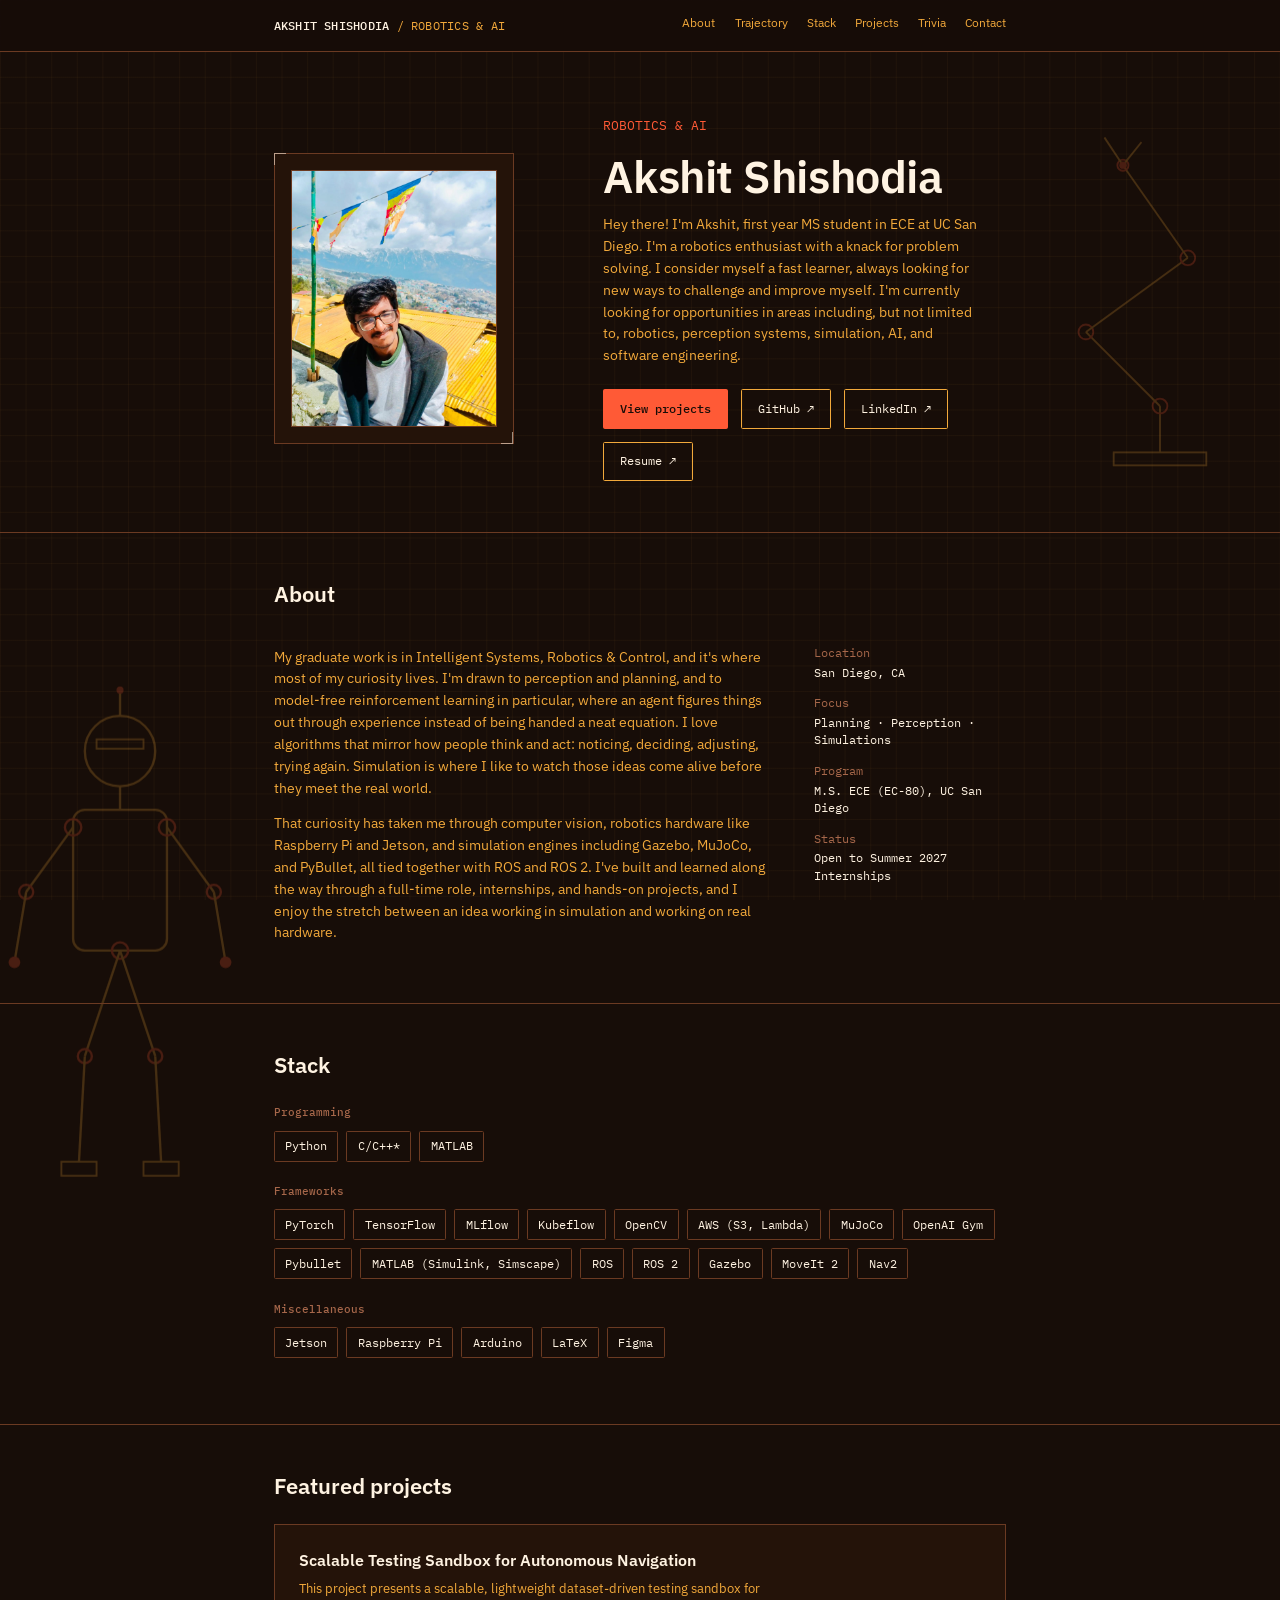
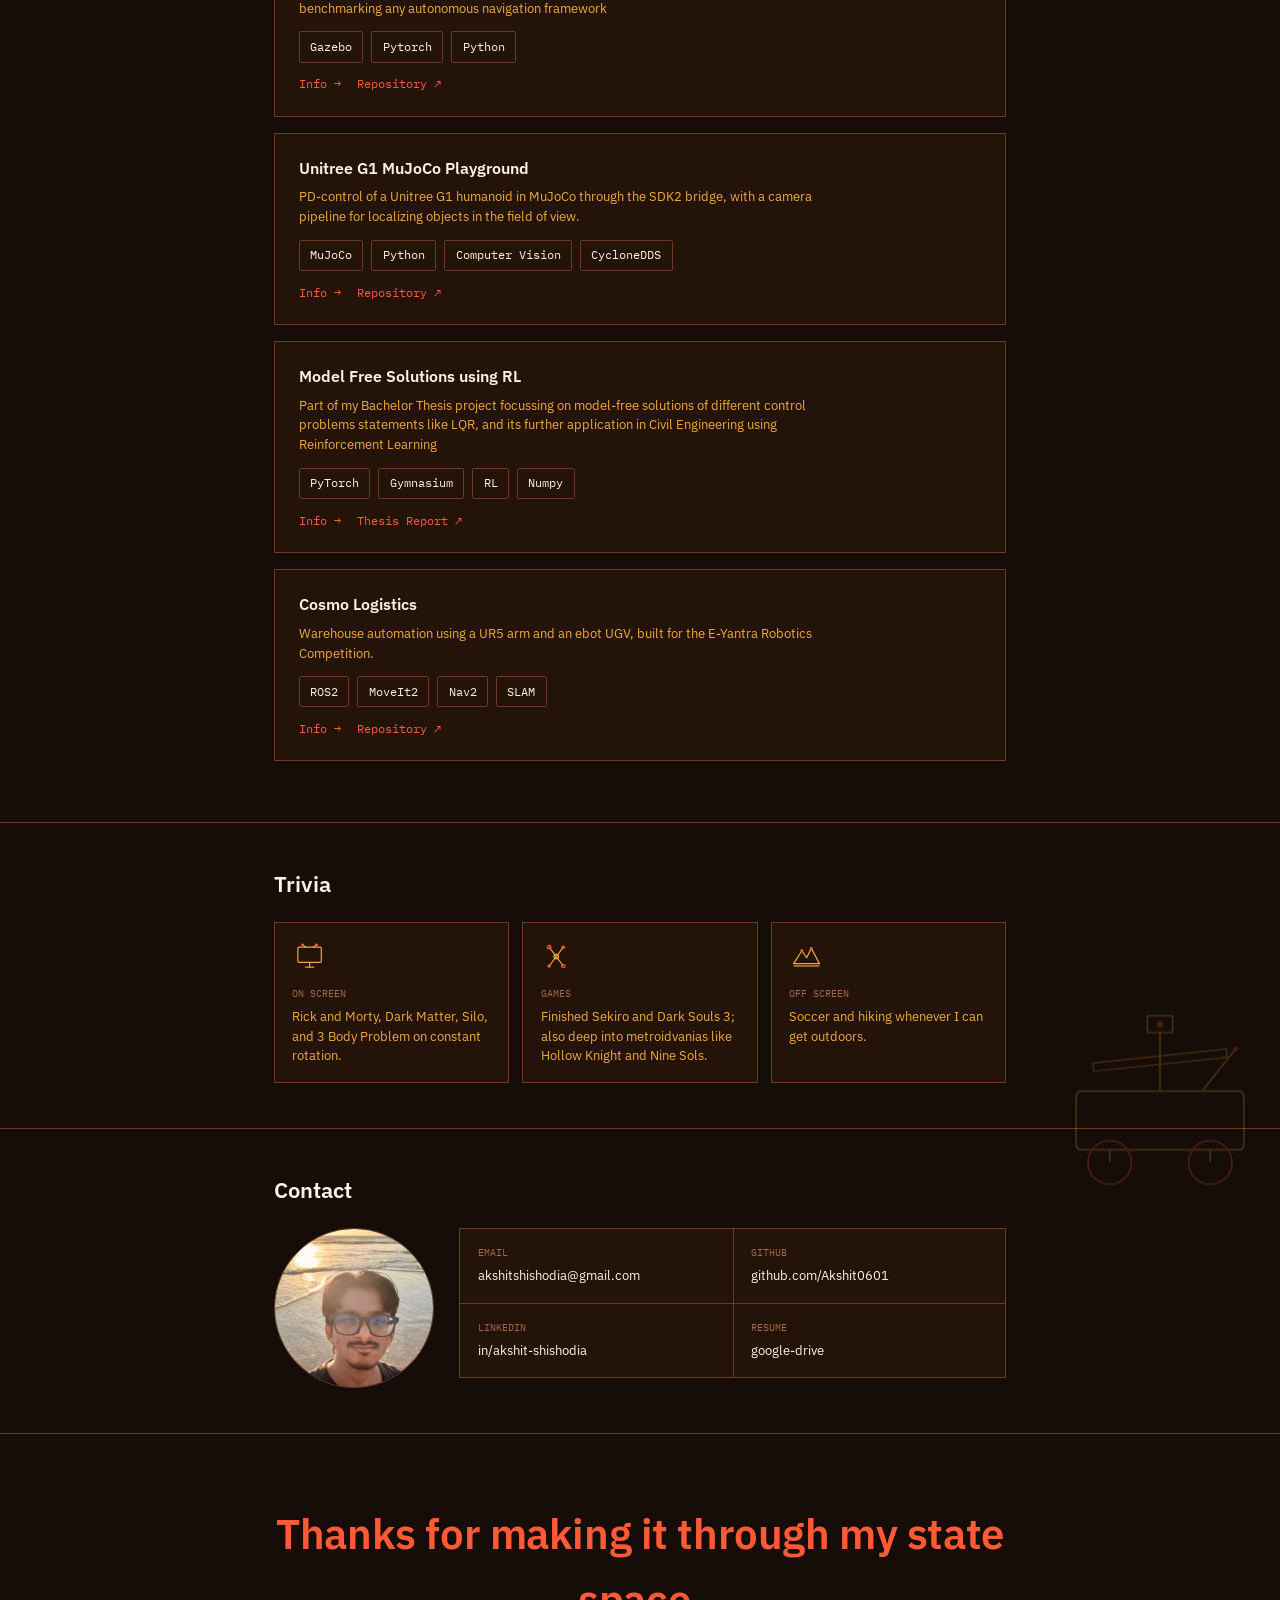
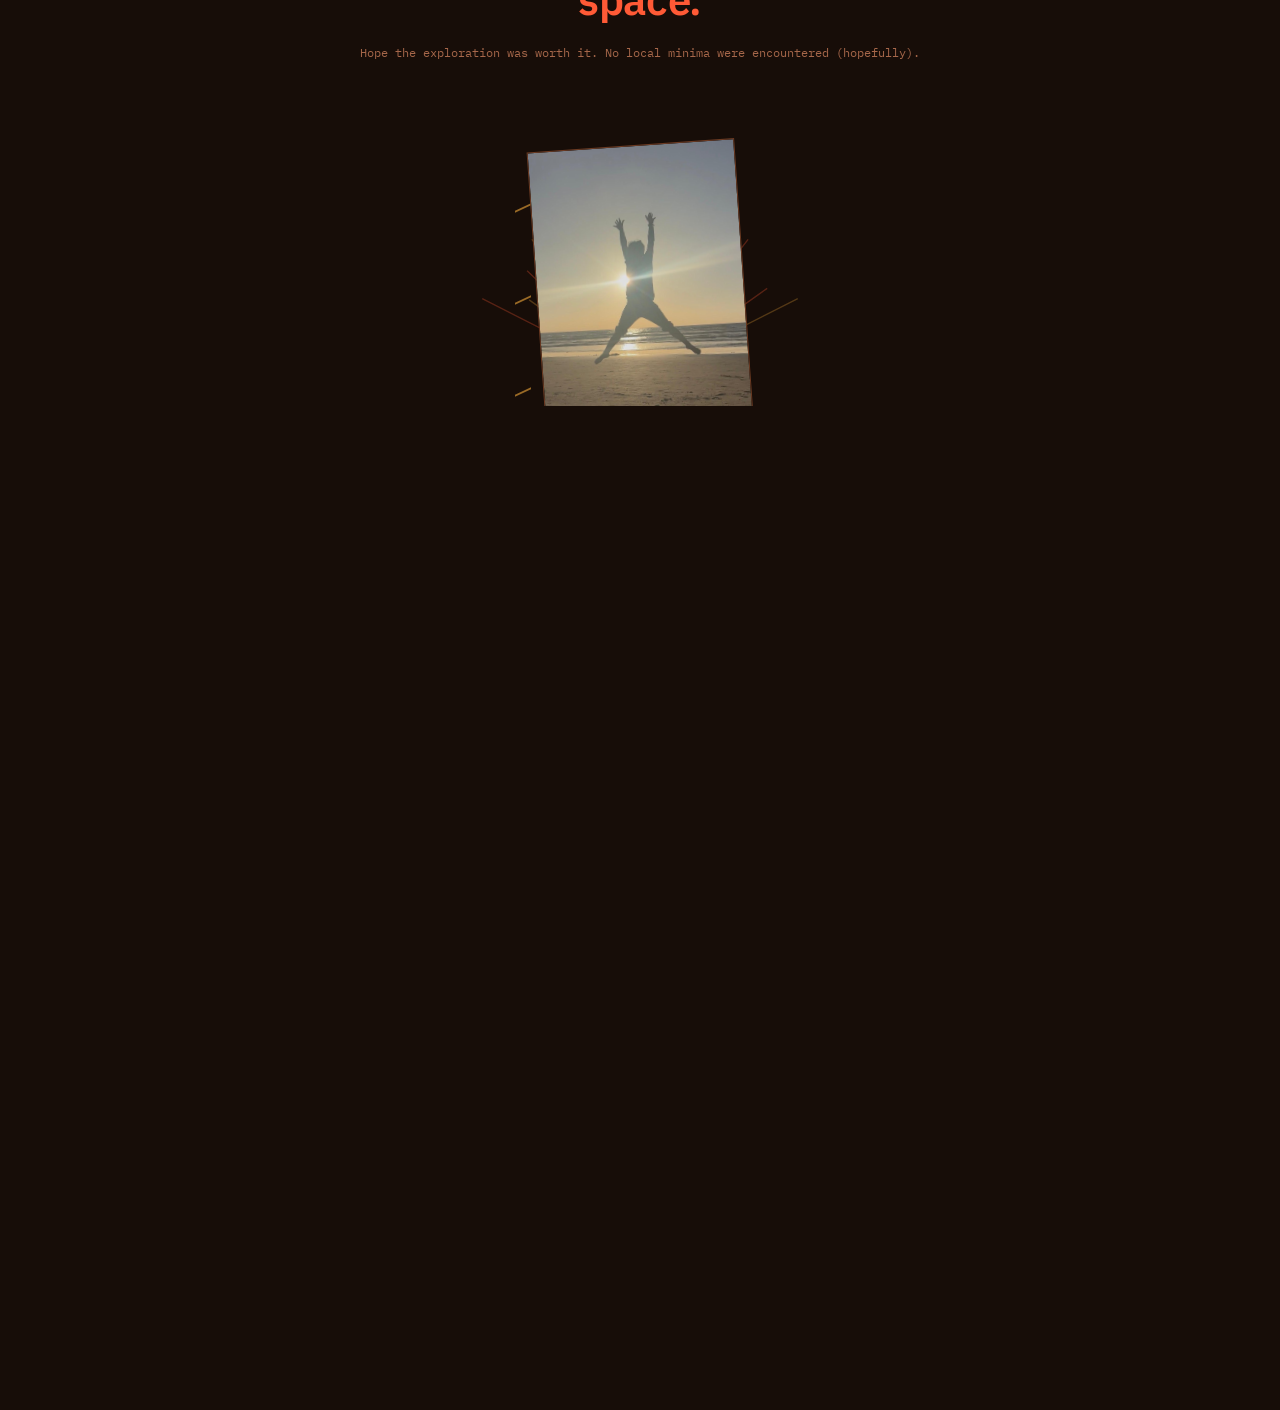
==== commit 8d60ecda: "changed title" ====
--- a/index.html
+++ b/index.html
@@ -3,7 +3,7 @@
 <head>
 <meta charset="UTF-8">
 <meta name="viewport" content="width=device-width, initial-scale=1">
-<title>Akshit Shishodia — Robotics &amp; Perception</title>
+<title>Akshit Shishodia — Robotics &amp; AI</title>
 <link rel="preconnect" href="https://fonts.googleapis.com">
 <link rel="preconnect" href="https://fonts.gstatic.com" crossorigin>
 <link href="https://fonts.googleapis.com/css2?family=IBM+Plex+Sans:wght@400;500;600;700&family=IBM+Plex+Mono:wght@400;500&display=swap" rel="stylesheet">
@@ -14,7 +14,7 @@
 
 <header class="nav">
   <div class="nav-inner">
-    <div class="nav-mark"><b>AKSHIT SHISHODIA</b> / ROBOTICS &amp; PERCEPTION</div>
+    <div class="nav-mark"><b>AKSHIT SHISHODIA</b> / ROBOTICS &amp; AI</div>
     <nav class="nav-links">
       <a href="#about">About</a>
       <a href="#trajectory">Trajectory</a>
--- a/styles.css
+++ b/styles.css
@@ -9,7 +9,7 @@
 }
 *{ box-sizing:border-box; }
 html{ scroll-behavior:smooth; scroll-padding-top:70px; }
-body{ margin:0; background:var(--navy-deep); color:var(--ink-bright); font-family:var(--sans); line-height:1.55; position:relative; overflow-x:hidden; }
+body{ zoom:.8; /* page scaled down 20% */ margin:0; background:var(--navy-deep); color:var(--ink-bright); font-family:var(--sans); line-height:1.55; position:relative; overflow-x:hidden; }
 body::before{
   content:""; position:fixed; inset:0; z-index:-1; background-color:var(--navy-deep);
   background:
@@ -220,4 +220,4 @@
   html{ scroll-behavior:auto; }
   .js .rv,.js .tj-item{ opacity:1; transform:none; transition:none; }
   .tj-more,.tj-toggle,.sheet::before{ transition:none; }
-}+}
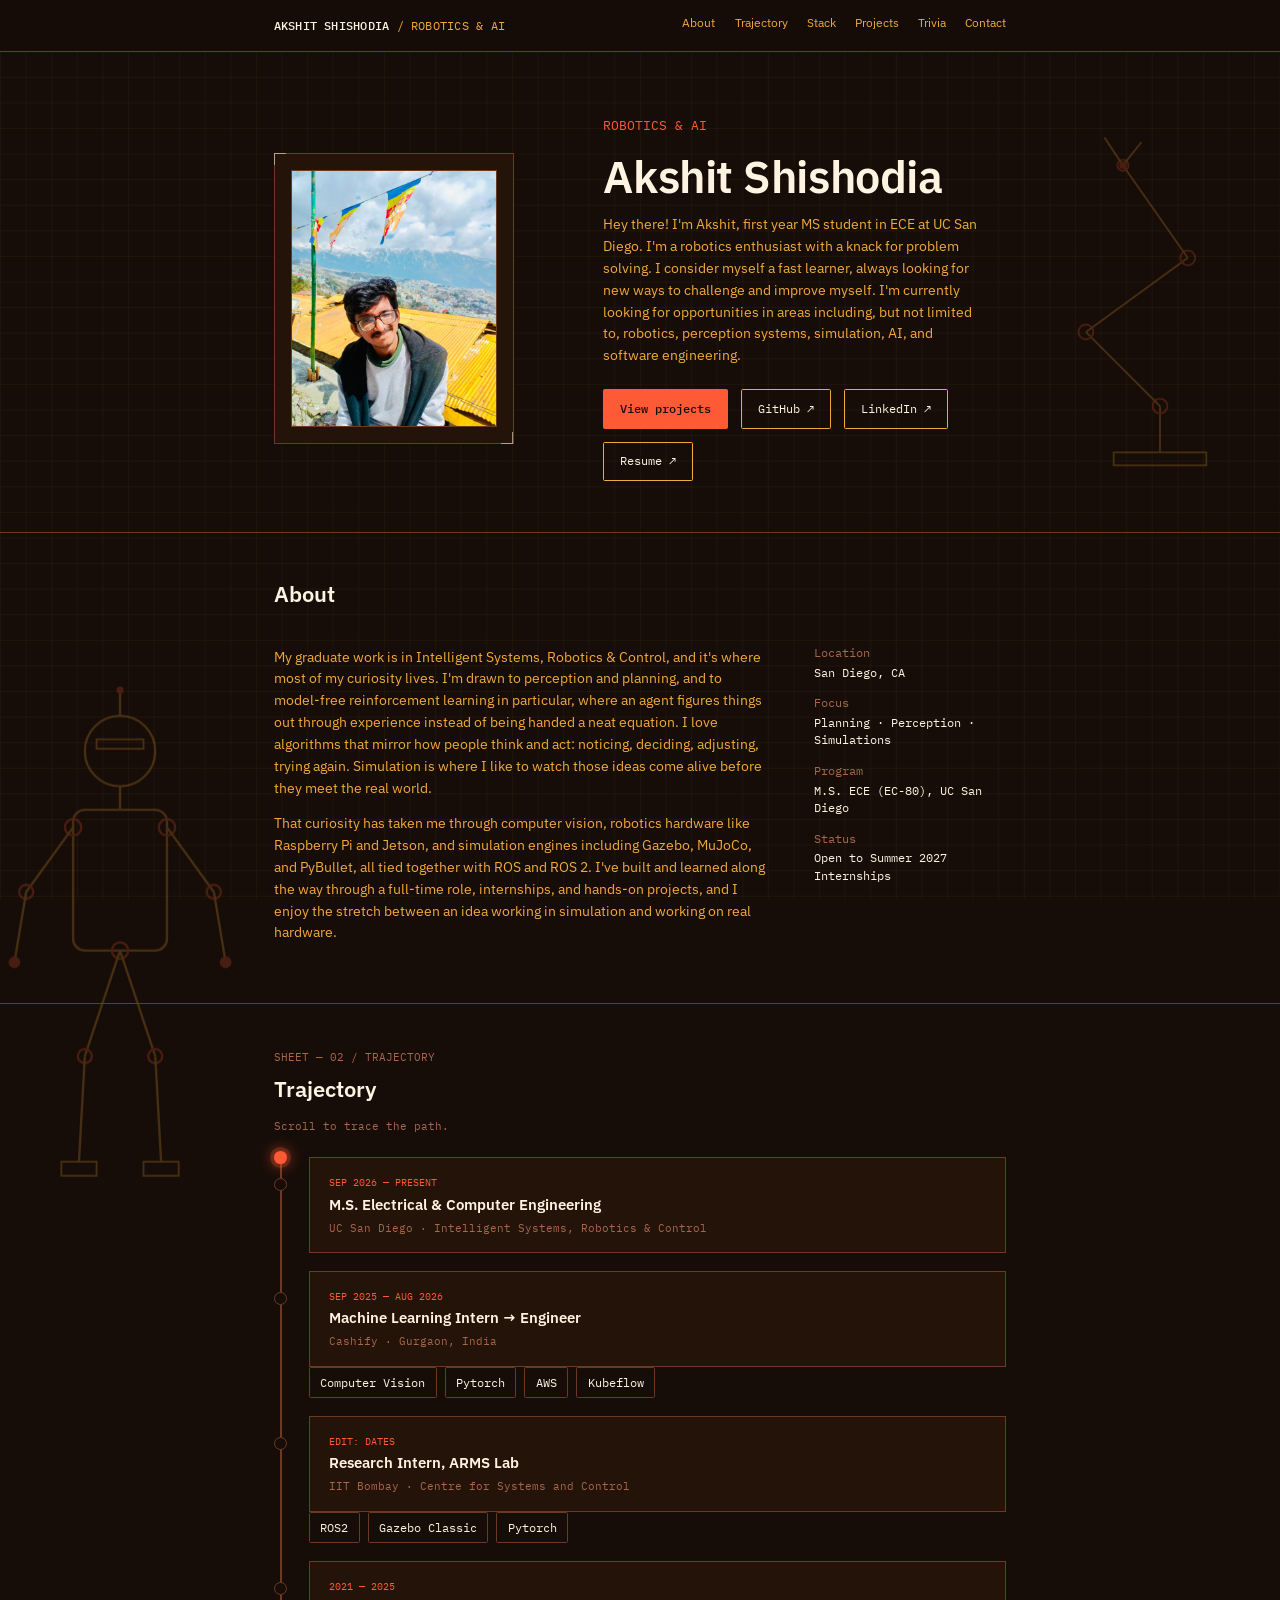
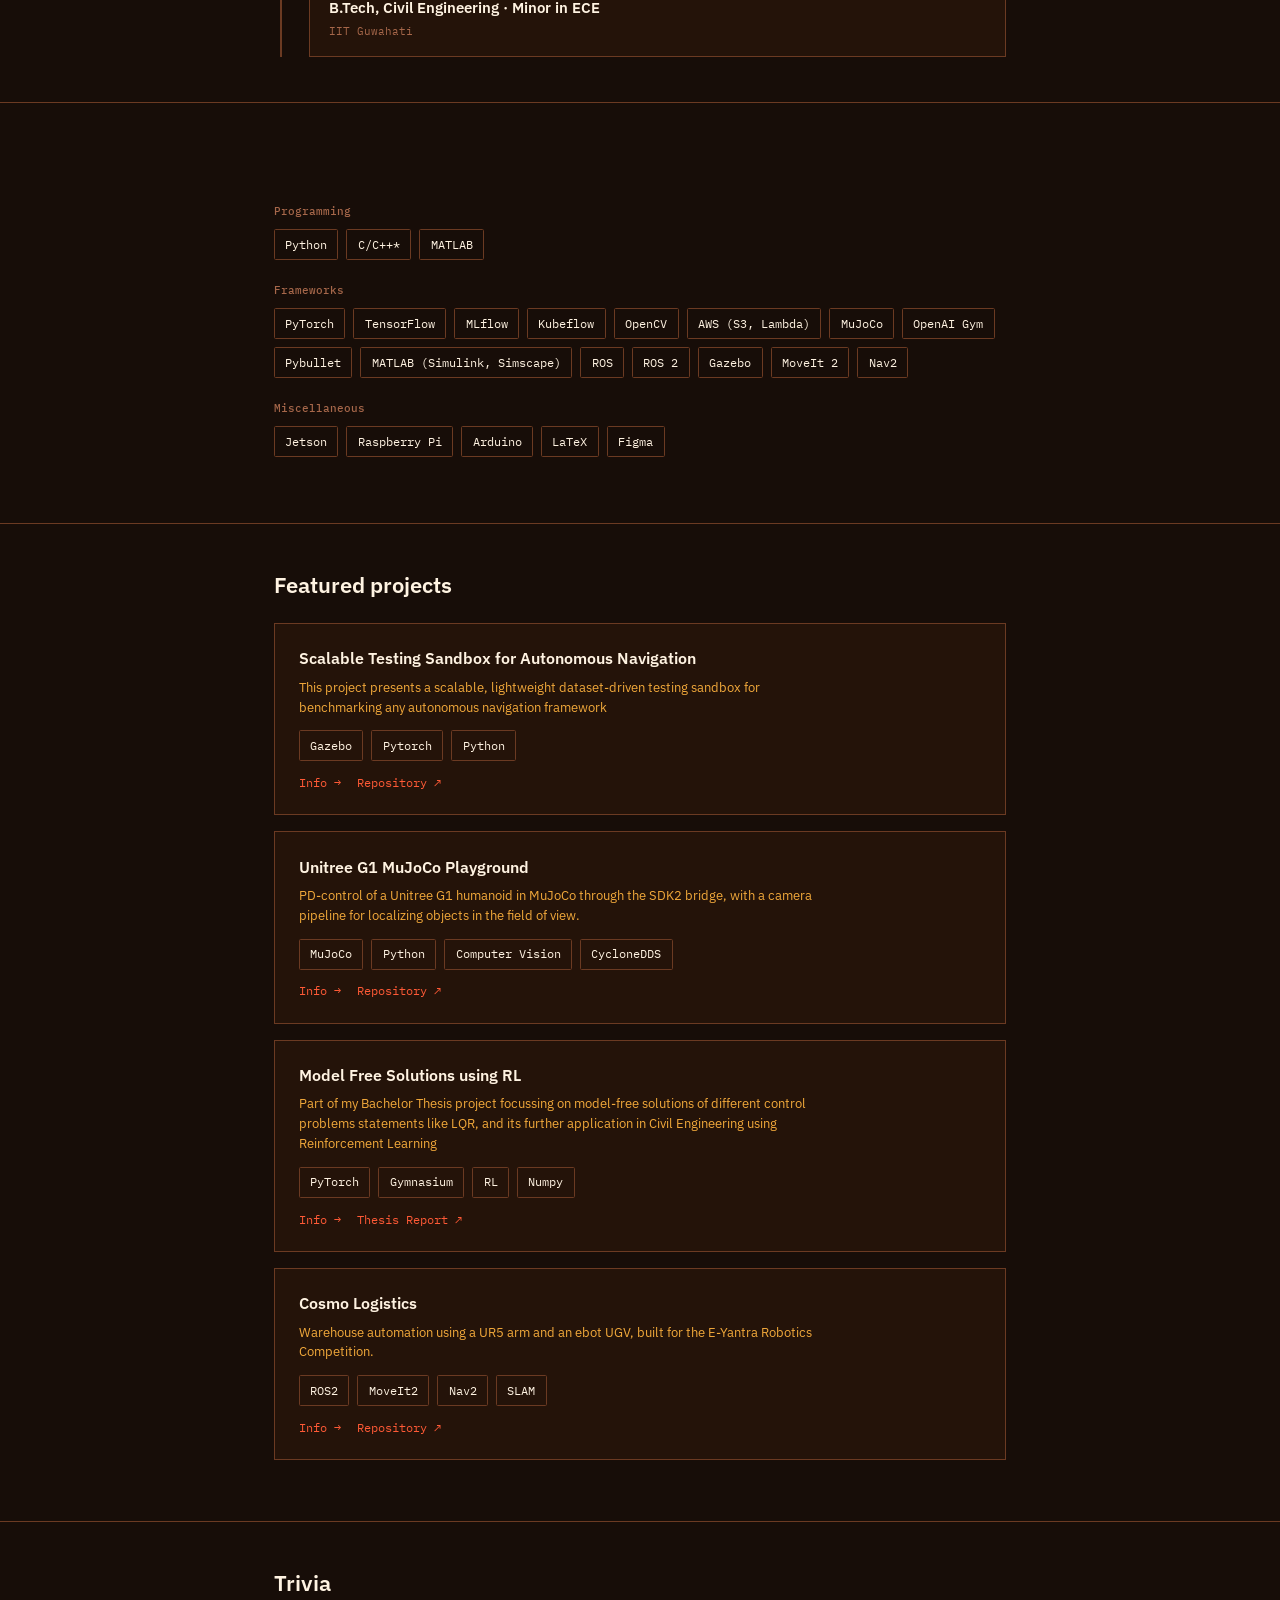
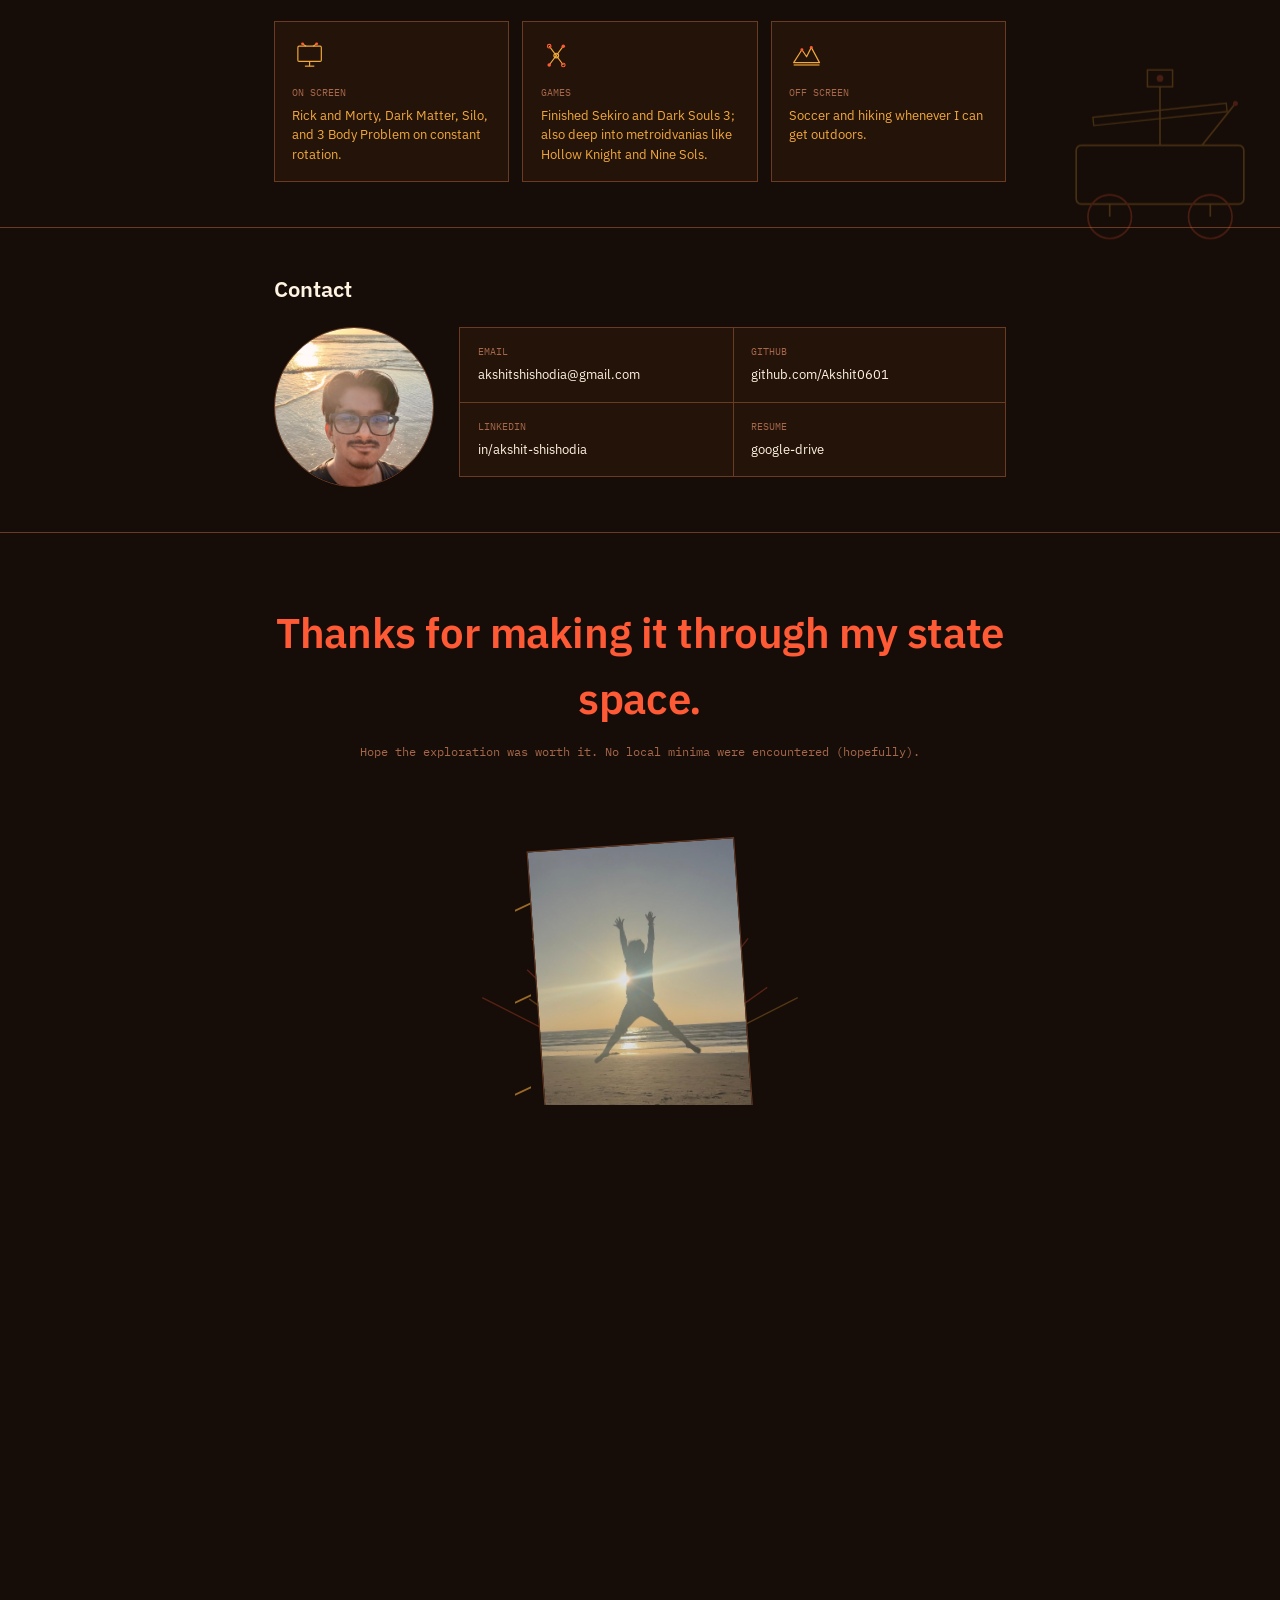
==== commit 76a7c858: "added career trajectory" ====
--- a/index.html
+++ b/index.html
@@ -127,7 +127,61 @@
   </section>
 
   <!-- TRAJECTORY -->
-  
+  <section id="trajectory">
+    <div class="wrap">
+      <div class="sheet-id">SHEET — 02 / TRAJECTORY</div>
+      <h2>Trajectory</h2>
+      <p class="tj-hint">Scroll to trace the path.</p>
+
+      <div class="traj" id="traj">
+        <div class="tj-rail" aria-hidden="true"><div class="tj-fill"></div><div class="tj-marker"></div></div>
+
+        <article class="tj-item current">
+          <div class="tj-head">
+            <span class="tj-date">SEP 2026 — PRESENT</span>
+            <span class="tj-title">M.S. Electrical &amp; Computer Engineering</span>
+            <span class="tj-org">UC San Diego · Intelligent Systems, Robotics &amp; Control</span>
+          </div>
+          <!-- <div class="tj-body">
+            <div class="chips"><span class="chip">Humanoids</span><span class="chip">Perception</span><span class="chip">RL</span></div>
+          </div> -->
+        </article>
+
+        <article class="tj-item">
+          <div class="tj-head">
+            <span class="tj-date">SEP 2025 — AUG 2026</span>
+            <span class="tj-title">Machine Learning Intern → Engineer</span>
+            <span class="tj-org">Cashify · Gurgaon, India</span>
+          </div>
+          <div class="tj-body">
+            <div class="chips"><span class="chip">Computer Vision</span><span class="chip">Pytorch</span><span class="chip">AWS</span><span class="chip">Kubeflow</span></div>
+          </div>
+        </article>
+
+        <article class="tj-item">
+          <div class="tj-head">
+            <span class="tj-date">EDIT: DATES</span>
+            <span class="tj-title">Research Intern, ARMS Lab</span>
+            <span class="tj-org">IIT Bombay · Centre for Systems and Control</span>
+          </div>
+          <div class="tj-body">
+            <div class="chips"><span class="chip">ROS2</span><span class="chip">Gazebo Classic</span><span class="chip">Pytorch</span></div>
+          </div>
+        </article>
+
+        <article class="tj-item">
+          <div class="tj-head">
+            <span class="tj-date">2021 — 2025</span>
+            <span class="tj-title">B.Tech, Civil Engineering · Minor in ECE</span>
+            <span class="tj-org">IIT Guwahati</span>
+          </div>
+          <!-- <div class="tj-body"> -->
+            <!-- <div class="chips"><span class="chip">Civil</span><span class="chip">ECE minor</span></div> -->
+          <!-- </div> -->
+        </article>
+      </div>
+    </div>
+  </section>
 
   <!-- STACK -->
   <section id="stack">
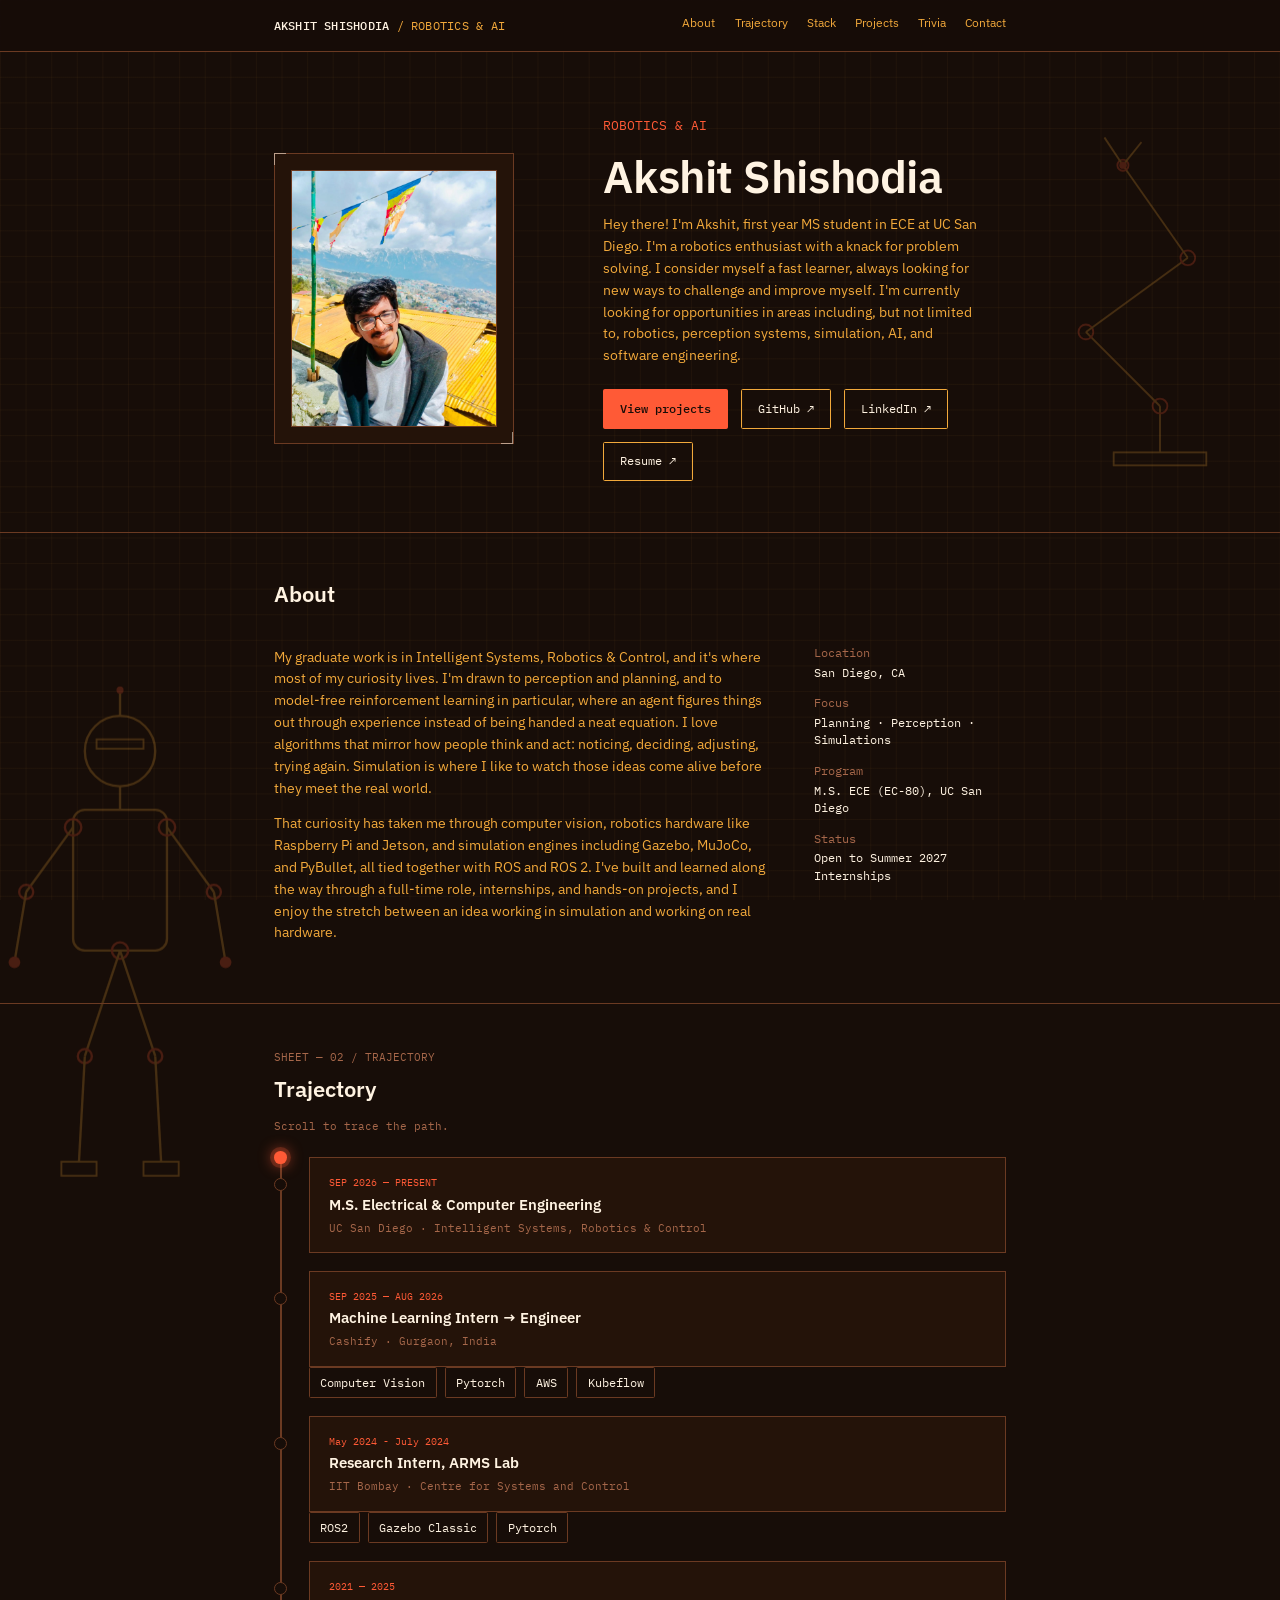
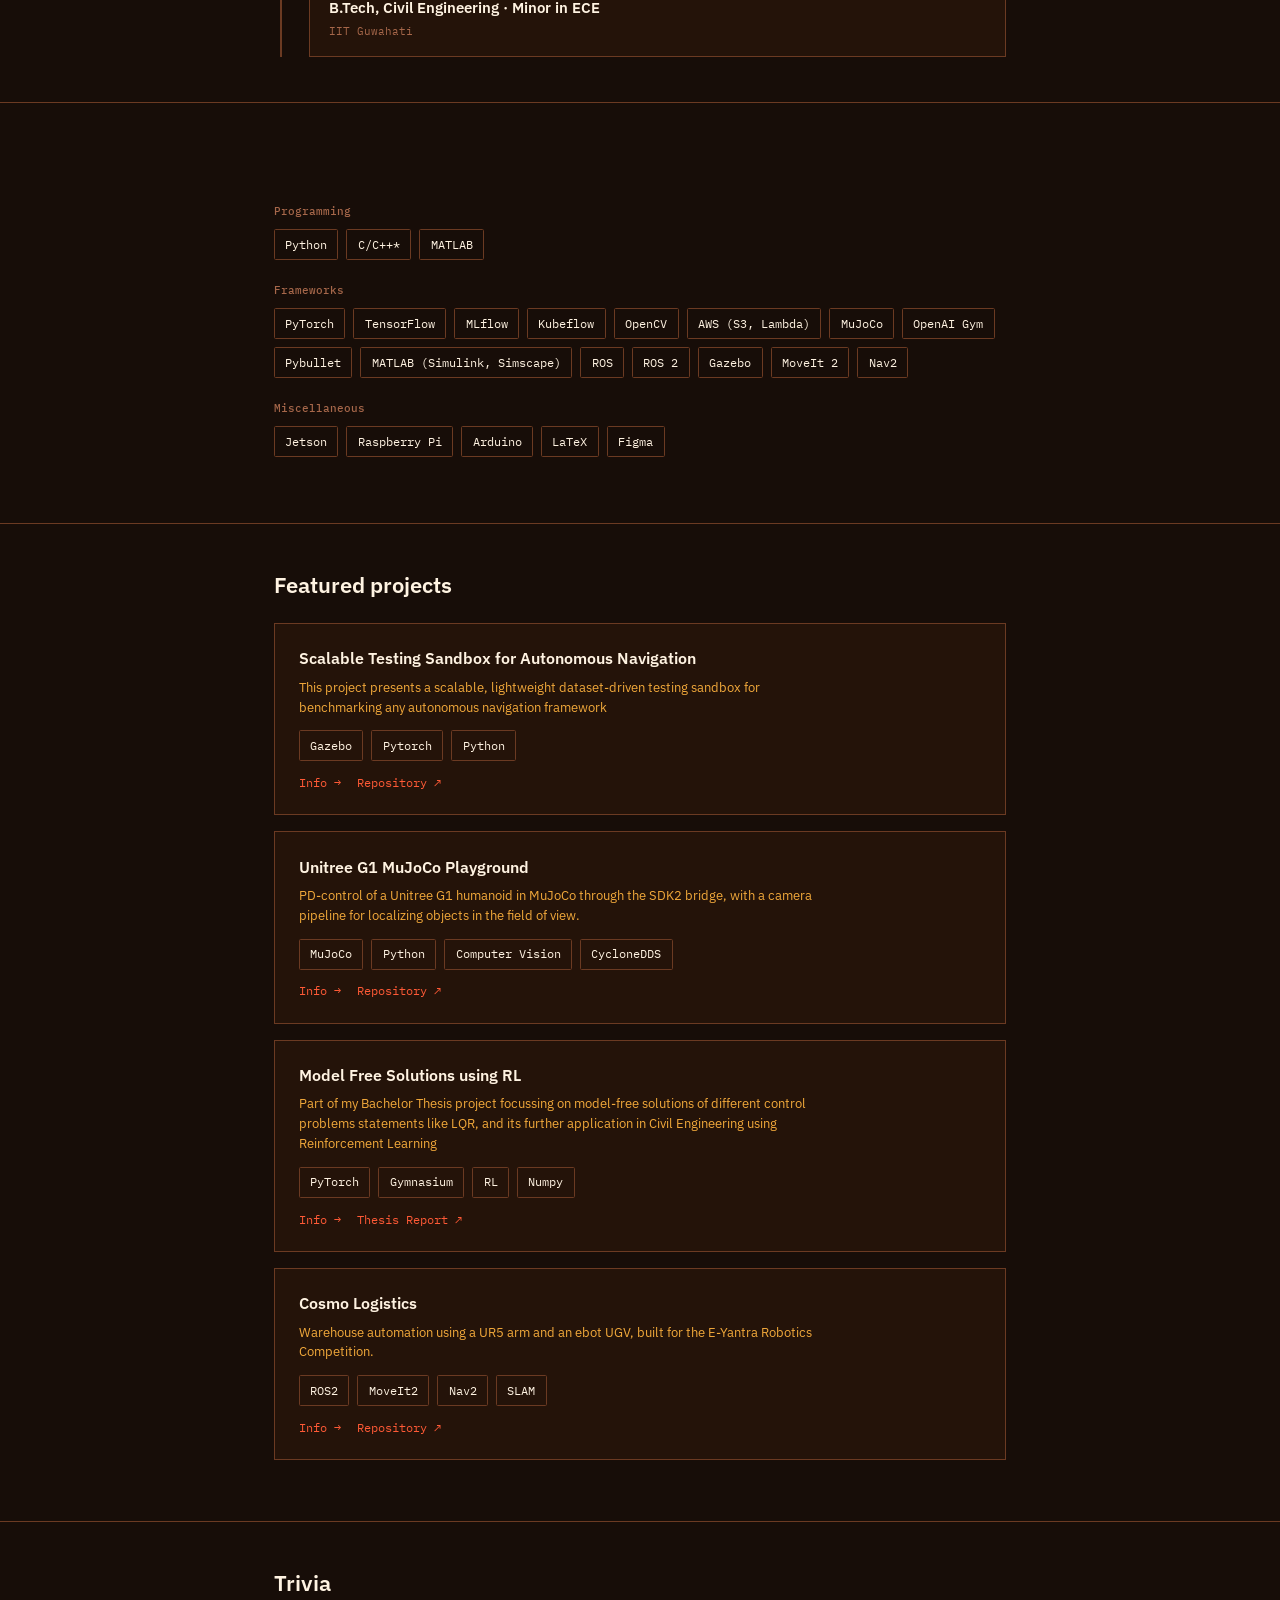
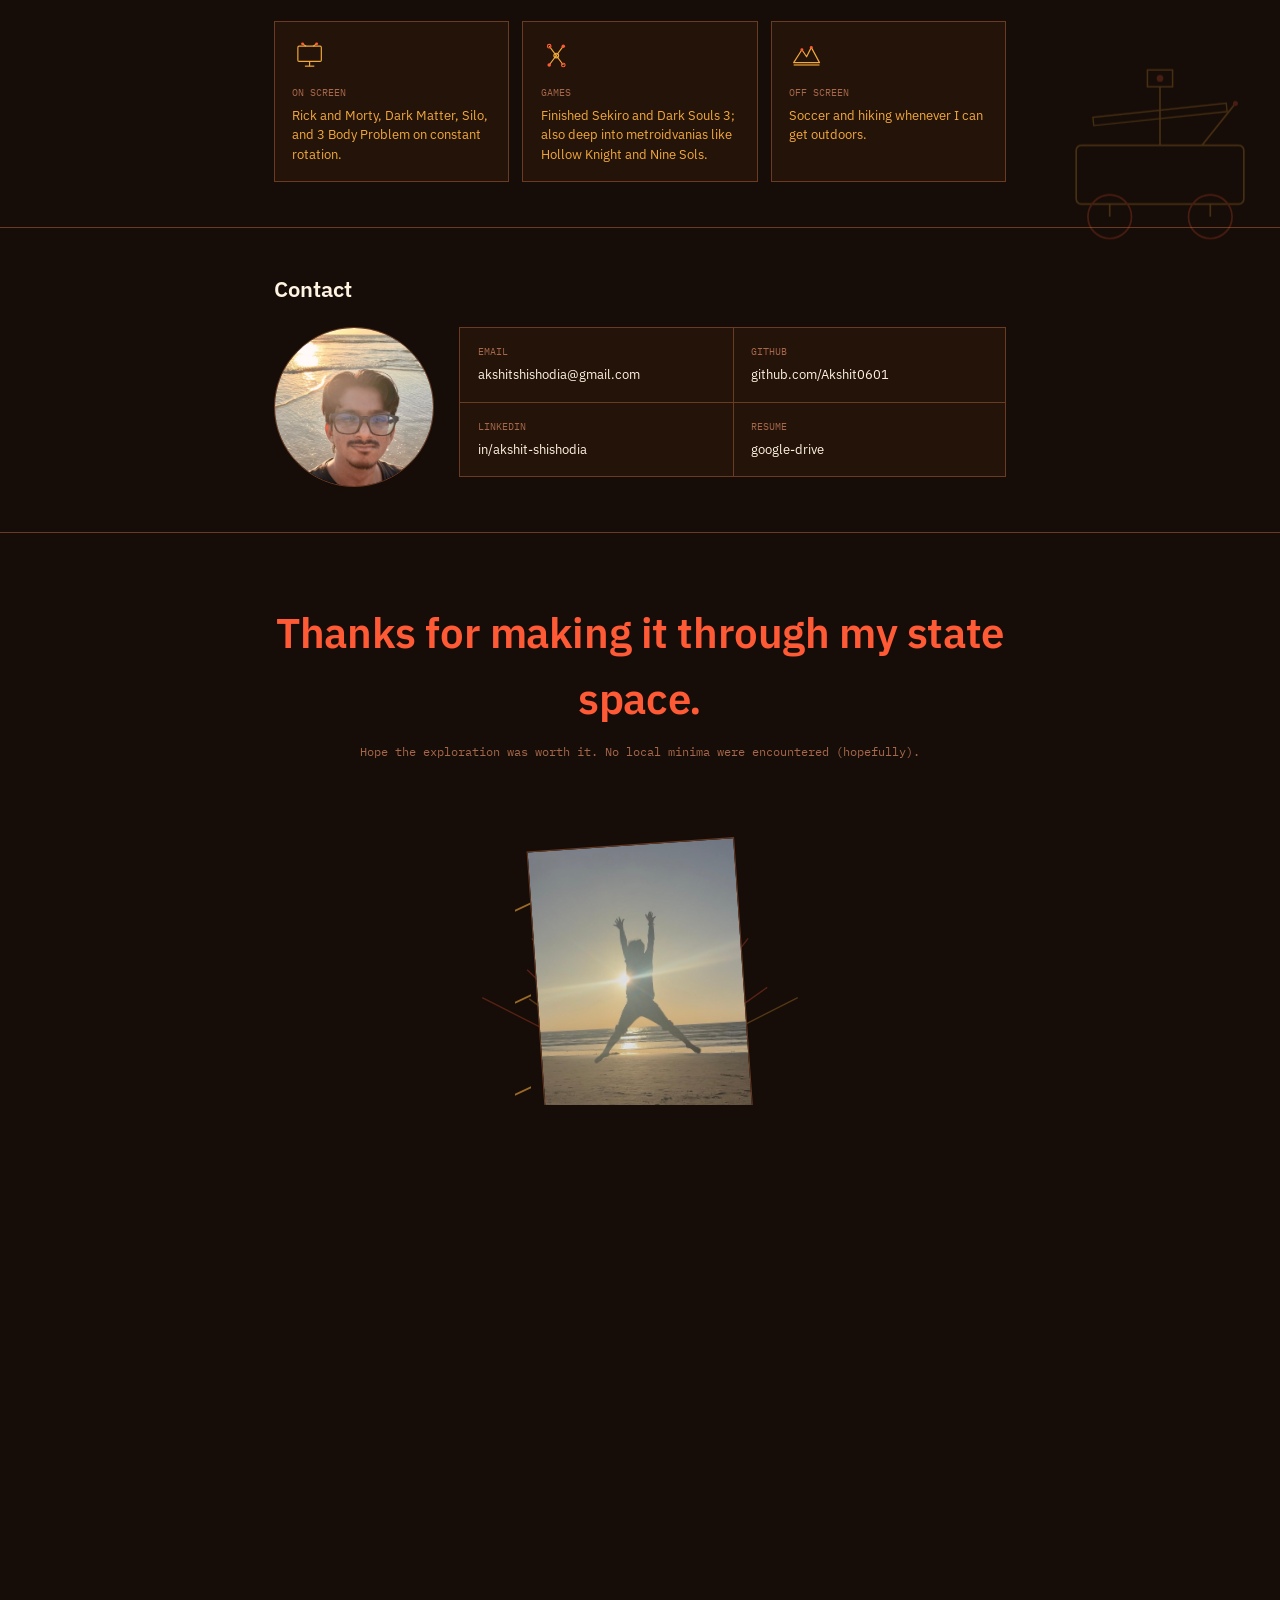
==== commit b7ef52dc: "Update internship dates in index.html" ====
--- a/index.html
+++ b/index.html
@@ -66,7 +66,7 @@
             <a class="btn primary" href="#projects">View projects</a>
             <a class="btn" href="https://github.com/Akshit0601" target="_blank" rel="noopener">GitHub ↗</a>
             <a class="btn" href="https://www.linkedin.com/in/akshit-shishodia-631aab23a/" target="_blank" rel="noopener">LinkedIn ↗</a>
-            <a class="btn" href="https://drive.google.com/file/d/1627M-pow64W4-c_mvP8yw6emApvAKKn0/view" target="_blank" rel="noopener">Resume ↗</a>
+            <a class="btn" href="https://drive.google.com/file/d/1Ik4Pcd_v6wK_TmdEJyV8qQXcElUE766N/view?usp=sharing" target="_blank" rel="noopener">Resume ↗</a>
           </div>
         </div>
       </div>
@@ -160,7 +160,7 @@
 
         <article class="tj-item">
           <div class="tj-head">
-            <span class="tj-date">EDIT: DATES</span>
+            <span class="tj-date">May 2024 - July 2024</span>
             <span class="tj-title">Research Intern, ARMS Lab</span>
             <span class="tj-org">IIT Bombay · Centre for Systems and Control</span>
           </div>
@@ -345,7 +345,7 @@
           <div class="tb-cell"><div class="tb-label">LINKEDIN</div>
             <div class="tb-value"><a href="https://www.linkedin.com/in/akshit-shishodia-631aab23a/" target="_blank" rel="noopener">in/akshit-shishodia</a></div></div>
           <div class="tb-cell"><div class="tb-label">RESUME</div>
-            <div class="tb-value"><a href="https://drive.google.com/file/d/1627M-pow64W4-c_mvP8yw6emApvAKKn0/view?usp=sharing" target="_blank" rel="noopener">google-drive</a></div></div>
+            <div class="tb-value"><a href="https://drive.google.com/file/d/1Ik4Pcd_v6wK_TmdEJyV8qQXcElUE766N/view?usp=sharing" target="_blank" rel="noopener">google-drive</a></div></div>
         </div>
       </div>
     </div>
@@ -392,4 +392,4 @@
 
 <script src="script.js"></script>
 </body>
-</html>+</html>
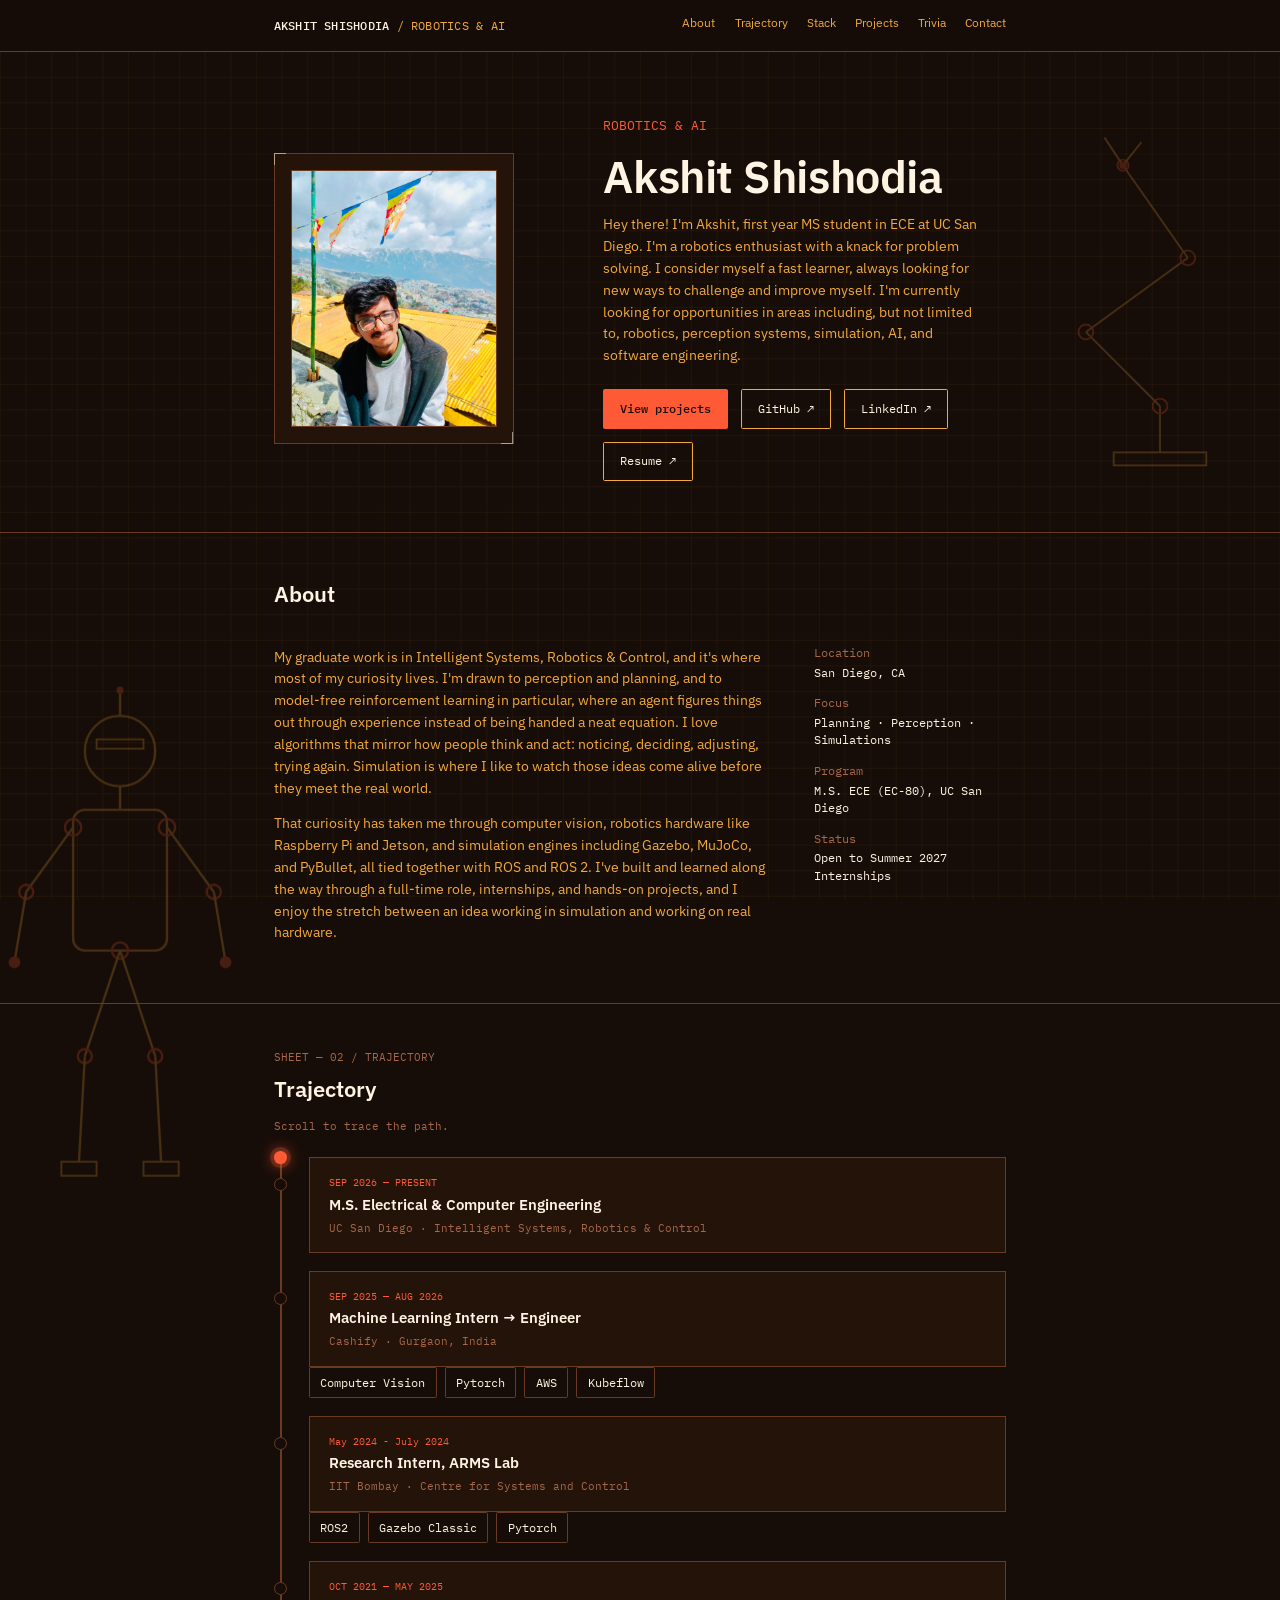
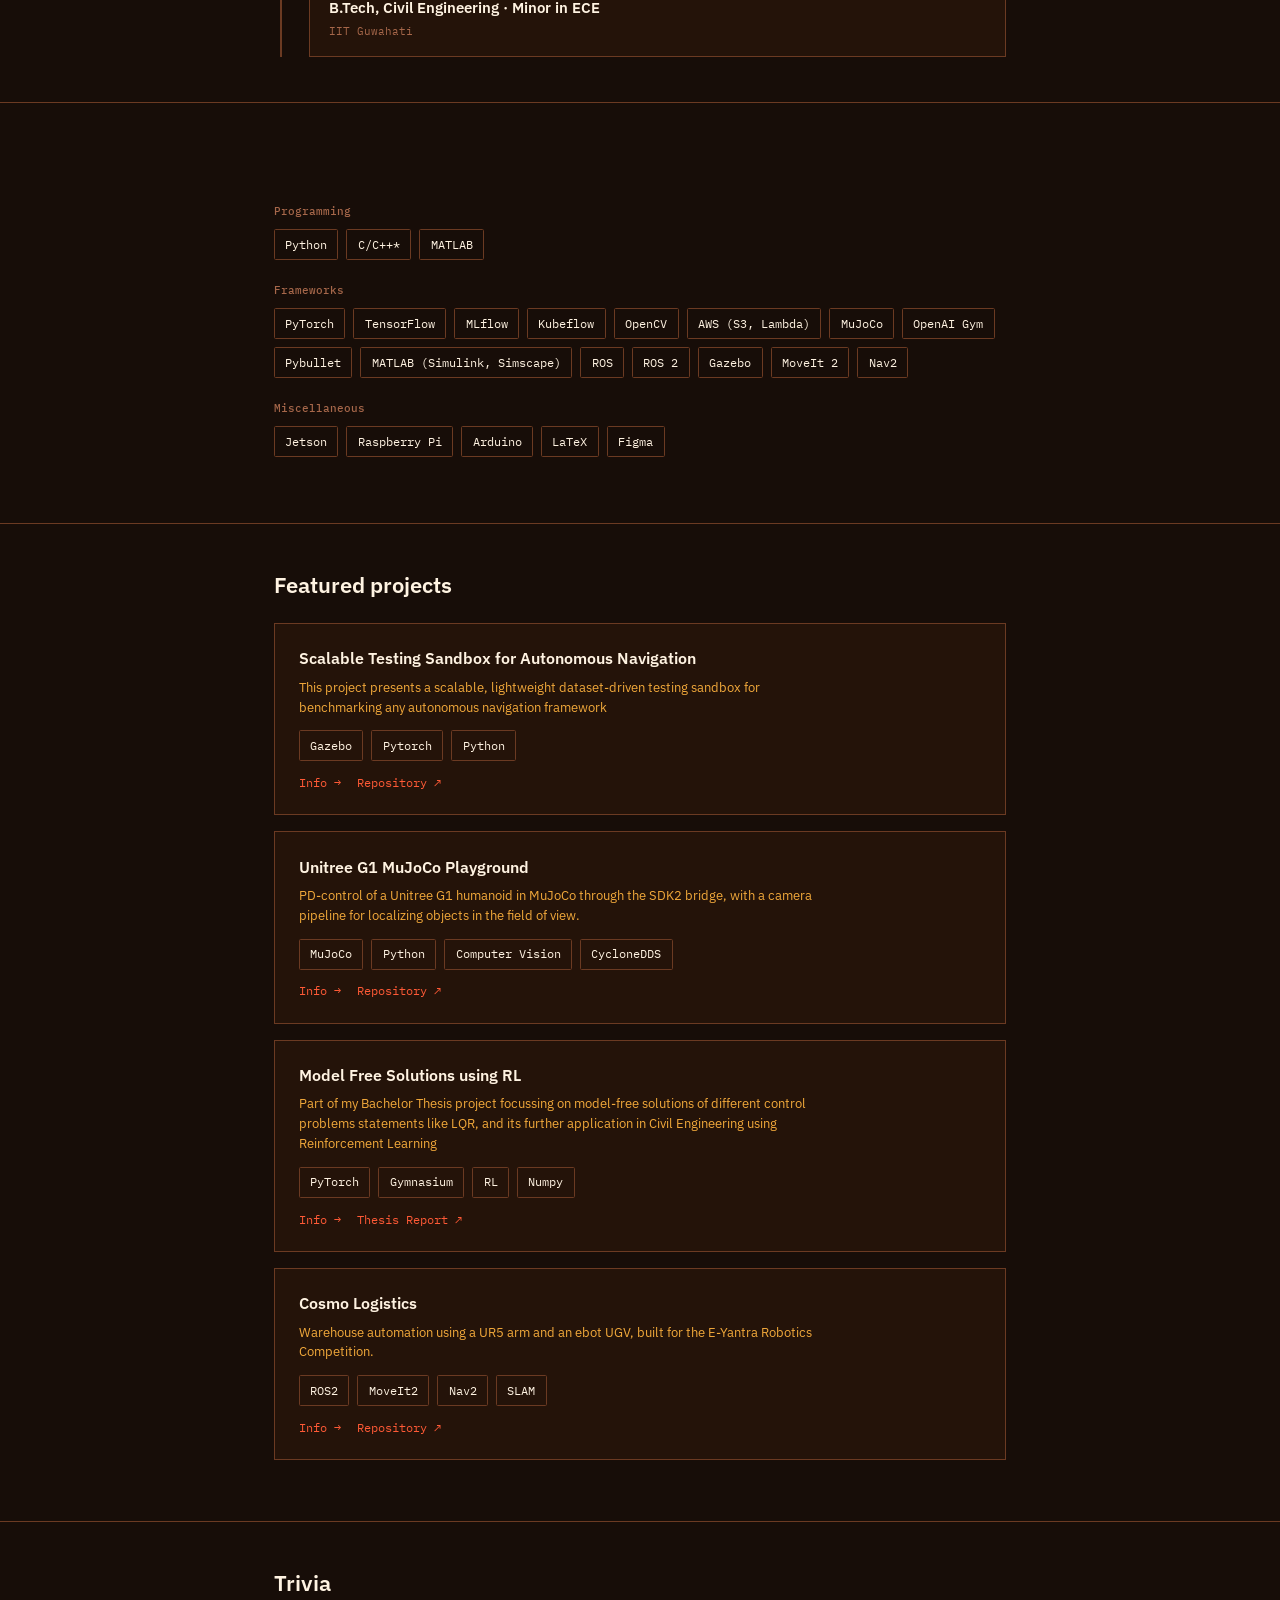
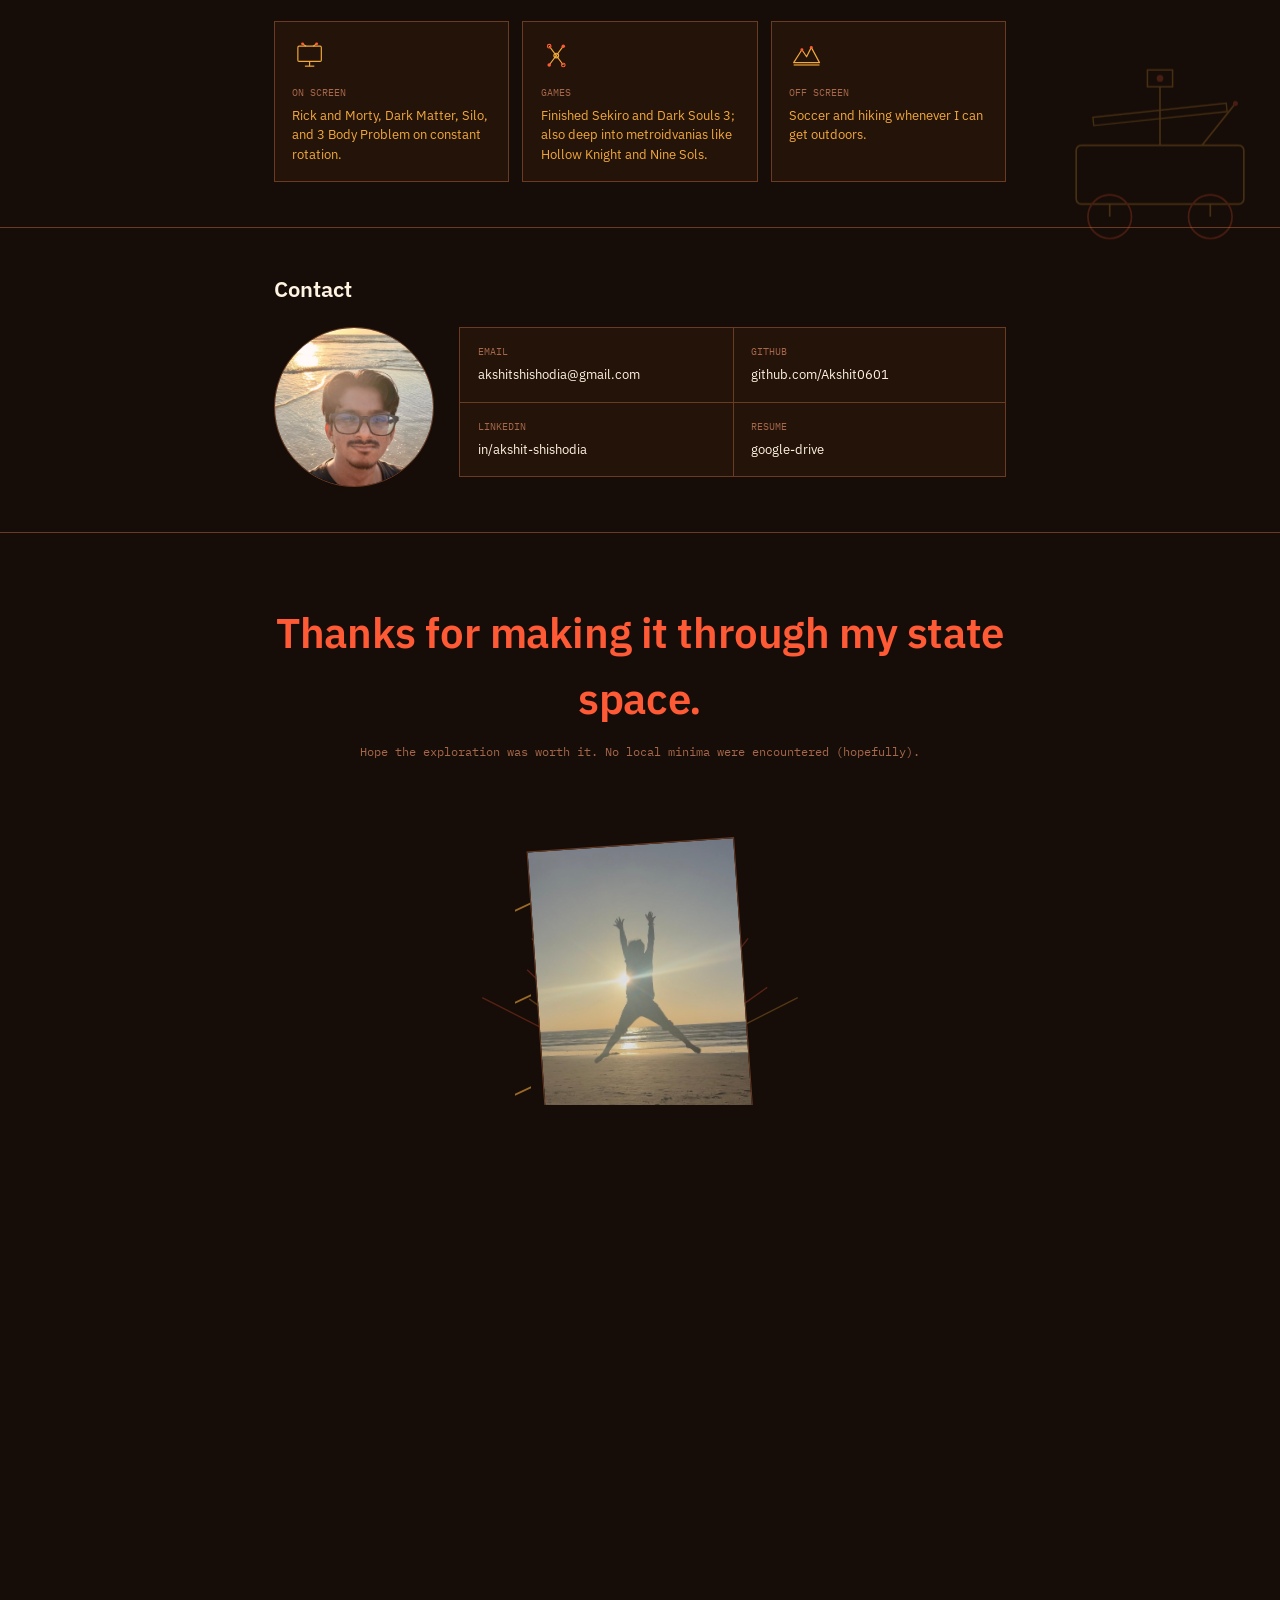
==== commit 9898d2c4: "Update date format in index.html" ====
--- a/index.html
+++ b/index.html
@@ -171,7 +171,7 @@
 
         <article class="tj-item">
           <div class="tj-head">
-            <span class="tj-date">2021 — 2025</span>
+            <span class="tj-date">OCT 2021 — MAY 2025</span>
             <span class="tj-title">B.Tech, Civil Engineering · Minor in ECE</span>
             <span class="tj-org">IIT Guwahati</span>
           </div>
